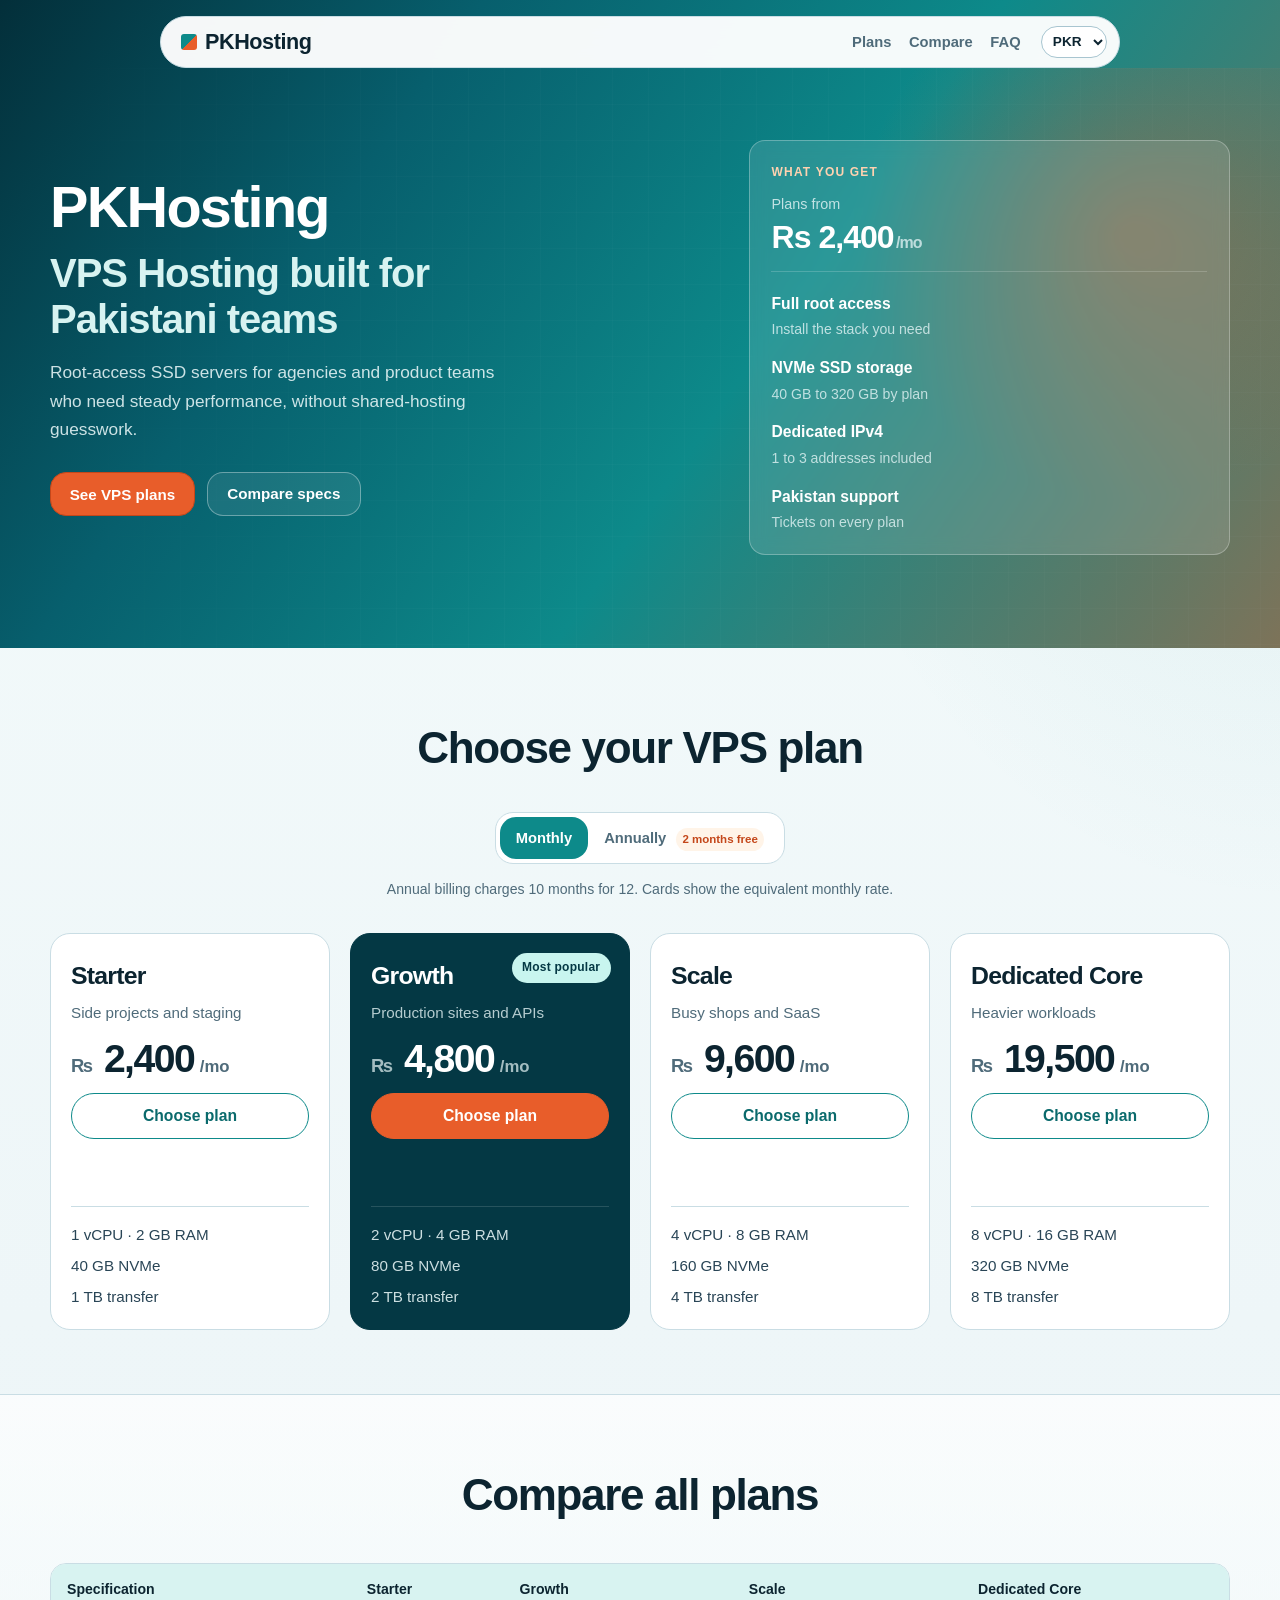
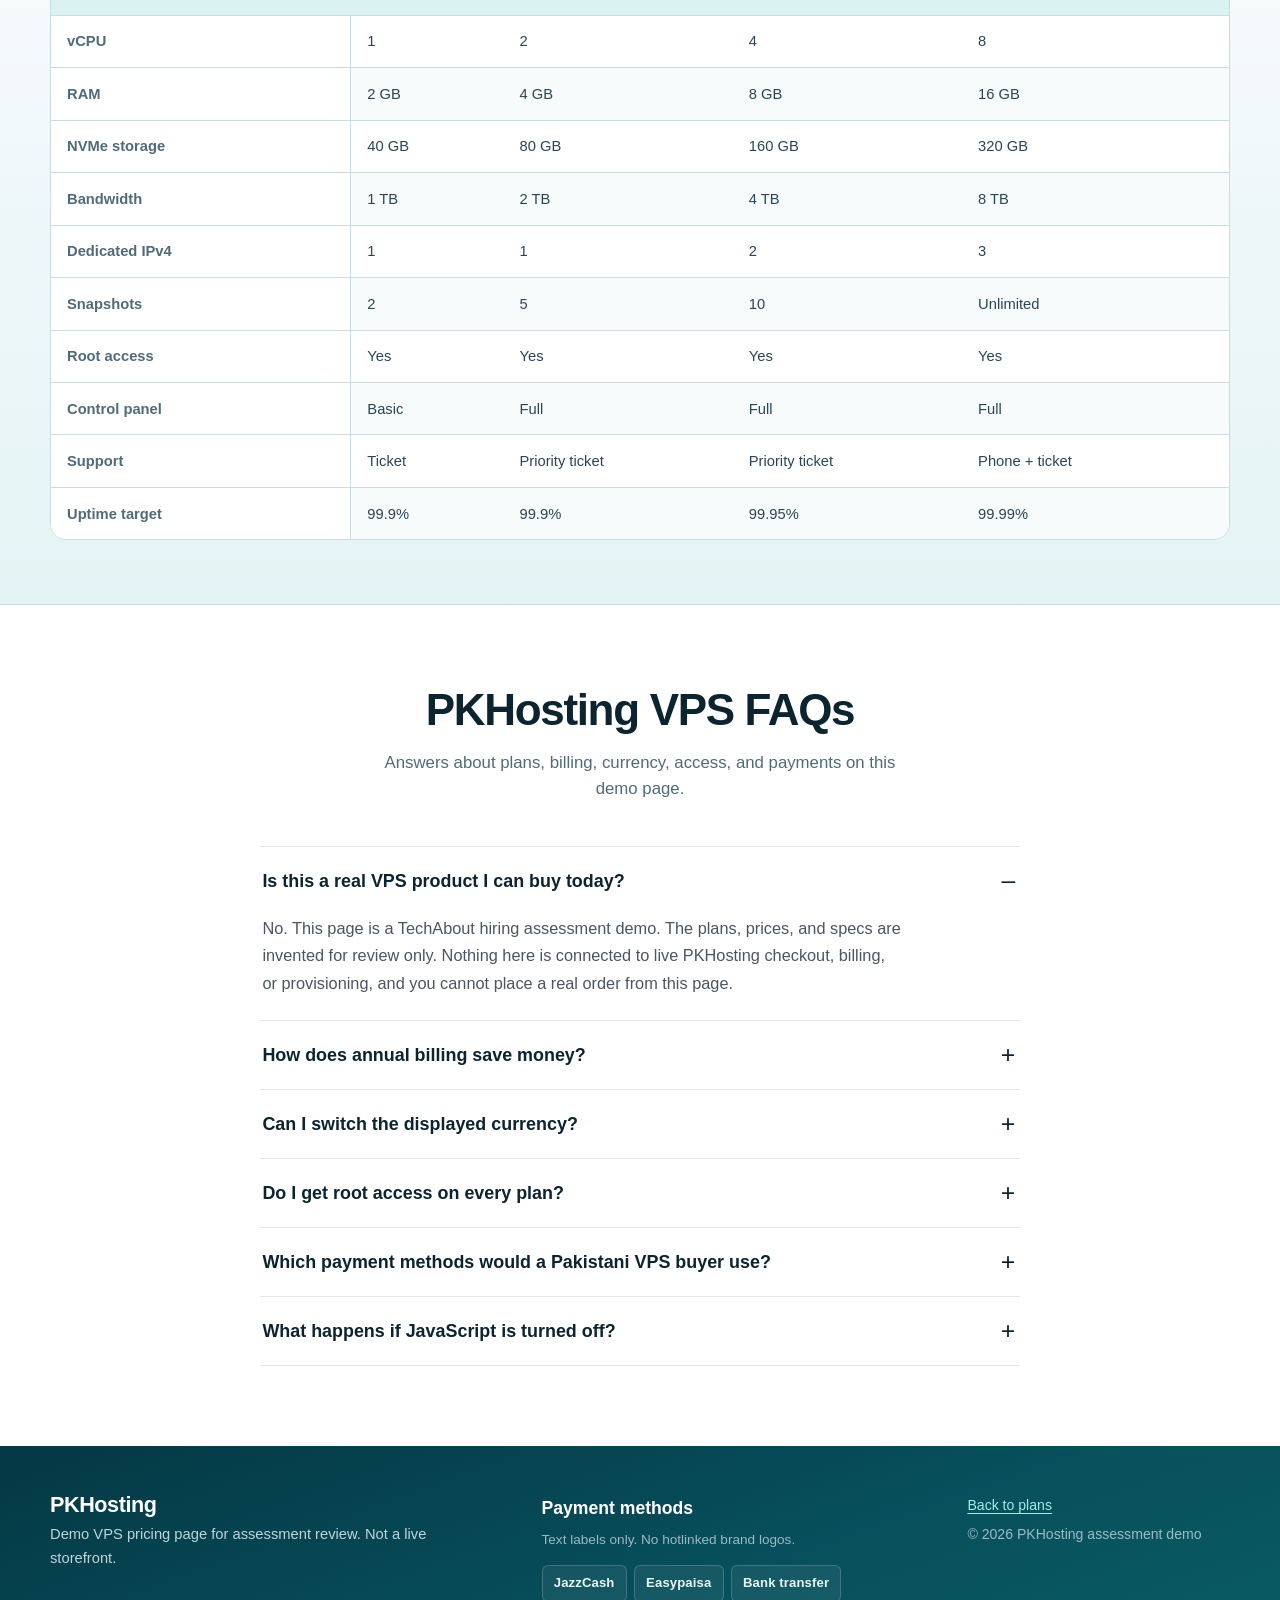
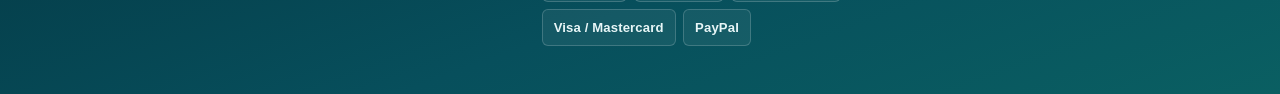
==== index.html @ 5e69448d "Match Compare all plans heading size to the plans section title. Reuse the same large centered headi" ====
<!DOCTYPE html>
<html lang="en-PK">
<head>
  <meta charset="utf-8">
  <meta name="viewport" content="width=device-width, initial-scale=1">
  <meta name="description" content="PKHosting VPS Hosting: SSD virtual servers for Pakistani teams. Invented demo pricing for assessment only.">
  <title>PKHosting VPS Hosting</title>
  <link rel="stylesheet" href="css/styles.css">
</head>
<body>
  <a class="skip-link" href="#main">Skip to content</a>

  <main id="main">
    <div class="hero-band">
    <header class="site-header">
      <div class="header-inner">
        <a class="brand" href="index.html" aria-current="page">
          <span class="brand-mark" aria-hidden="true"></span>
          <span class="brand-text">PKHosting</span>
        </a>
        <nav class="header-nav" aria-label="Page">
          <a href="#plans">Plans</a>
          <a href="#compare">Compare</a>
          <a href="#faq">FAQ</a>
        </nav>
        <div class="currency-wrap">
          <label class="sr-only" for="currency">Currency</label>
          <select id="currency" name="currency" aria-label="Currency">
            <option value="PKR" selected>PKR</option>
            <option value="USD">USD</option>
            <option value="GBP">GBP</option>
          </select>
        </div>
      </div>
    </header>

    <section class="hero" aria-labelledby="hero-heading">
      <div class="hero-glow" aria-hidden="true"></div>
      <div class="hero-mesh" aria-hidden="true"></div>
      <div class="wrap hero-layout">
        <div class="hero-copy">
          <p class="hero-brand">PKHosting</p>
          <h1 id="hero-heading">VPS Hosting built for Pakistani teams</h1>
          <p class="hero-lead">
            Root-access SSD servers for agencies and product teams who need steady performance, without shared-hosting guesswork.
          </p>
          <div class="hero-actions">
            <a class="btn btn-primary" href="#plans">See VPS plans</a>
            <a class="btn btn-ghost" href="#compare">Compare specs</a>
          </div>
        </div>
        <aside class="hero-panel" aria-label="VPS highlights">
          <p class="hero-panel-kicker">What you get</p>
          <p class="hero-panel-price">
            <span class="hero-panel-label">Plans from</span>
            <span class="hero-panel-amount">Rs 2,400<span>/mo</span></span>
          </p>
          <ul class="hero-panel-list">
            <li>
              <strong>Full root access</strong>
              <span>Install the stack you need</span>
            </li>
            <li>
              <strong>NVMe SSD storage</strong>
              <span>40 GB to 320 GB by plan</span>
            </li>
            <li>
              <strong>Dedicated IPv4</strong>
              <span>1 to 3 addresses included</span>
            </li>
            <li>
              <strong>Pakistan support</strong>
              <span>Tickets on every plan</span>
            </li>
          </ul>
        </aside>
      </div>
    </section>
    </div>

    <section id="plans" class="plans" aria-labelledby="plans-heading">
      <div class="wrap">
        <header class="section-head plans-head">
          <h2 id="plans-heading">Choose your VPS plan</h2>
        </header>

        <div class="controls">
          <div class="billing" role="group" aria-label="Billing period">
            <button type="button" id="bill-monthly" class="billing-btn is-active" aria-pressed="true">Monthly</button>
            <button type="button" id="bill-annually" class="billing-btn" aria-pressed="false">
              Annually <span class="save-hint">2 months free</span>
            </button>
          </div>
          <p class="billing-note" id="billing-note">
            Annual billing charges 10 months for 12. Cards show the equivalent monthly rate.
          </p>
        </div>

        <div class="sr-only" id="price-live" aria-live="polite" aria-atomic="true"></div>

        <ul class="plan-grid">
          <li class="plan-card" data-plan="starter" data-monthly="2400">
            <div class="plan-top">
              <h3>Starter</h3>
              <p class="plan-tagline">Side projects and staging</p>
              <p class="price-block">
                <span class="price" data-price>
                  <span class="currency-code">Rs</span>
                  <span class="amount">2,400</span>
                </span>
                <span class="period" data-period>/mo</span>
              </p>
              <a class="btn btn-plan" href="#footer">Choose plan</a>
              <p class="annual-meta" data-annual-meta hidden></p>
              <p class="savings" data-savings hidden></p>
            </div>
            <ul class="plan-highlights">
              <li>1 vCPU · 2 GB RAM</li>
              <li>40 GB NVMe</li>
              <li>1 TB transfer</li>
            </ul>
          </li>

          <li class="plan-card is-popular" data-plan="growth" data-monthly="4800">
            <p class="popular-badge">Most popular</p>
            <div class="plan-top">
              <h3>Growth</h3>
              <p class="plan-tagline">Production sites and APIs</p>
              <p class="price-block">
                <span class="price" data-price>
                  <span class="currency-code">Rs</span>
                  <span class="amount">4,800</span>
                </span>
                <span class="period" data-period>/mo</span>
              </p>
              <a class="btn btn-plan" href="#footer">Choose plan</a>
              <p class="annual-meta" data-annual-meta hidden></p>
              <p class="savings" data-savings hidden></p>
            </div>
            <ul class="plan-highlights">
              <li>2 vCPU · 4 GB RAM</li>
              <li>80 GB NVMe</li>
              <li>2 TB transfer</li>
            </ul>
          </li>

          <li class="plan-card" data-plan="scale" data-monthly="9600">
            <div class="plan-top">
              <h3>Scale</h3>
              <p class="plan-tagline">Busy shops and SaaS</p>
              <p class="price-block">
                <span class="price" data-price>
                  <span class="currency-code">Rs</span>
                  <span class="amount">9,600</span>
                </span>
                <span class="period" data-period>/mo</span>
              </p>
              <a class="btn btn-plan" href="#footer">Choose plan</a>
              <p class="annual-meta" data-annual-meta hidden></p>
              <p class="savings" data-savings hidden></p>
            </div>
            <ul class="plan-highlights">
              <li>4 vCPU · 8 GB RAM</li>
              <li>160 GB NVMe</li>
              <li>4 TB transfer</li>
            </ul>
          </li>

          <li class="plan-card" data-plan="dedicated" data-monthly="19500">
            <div class="plan-top">
              <h3>Dedicated Core</h3>
              <p class="plan-tagline">Heavier workloads</p>
              <p class="price-block">
                <span class="price" data-price>
                  <span class="currency-code">Rs</span>
                  <span class="amount">19,500</span>
                </span>
                <span class="period" data-period>/mo</span>
              </p>
              <a class="btn btn-plan" href="#footer">Choose plan</a>
              <p class="annual-meta" data-annual-meta hidden></p>
              <p class="savings" data-savings hidden></p>
            </div>
            <ul class="plan-highlights">
              <li>8 vCPU · 16 GB RAM</li>
              <li>320 GB NVMe</li>
              <li>8 TB transfer</li>
            </ul>
          </li>
        </ul>
      </div>
    </section>

    <section id="compare" class="compare" aria-labelledby="compare-heading">
      <div class="wrap">
        <header class="section-head plans-head">
          <h2 id="compare-heading">Compare all plans</h2>
        </header>

        <div class="table-scroll" tabindex="0" role="region" aria-labelledby="compare-heading">
          <table class="spec-table">
            <caption class="sr-only">VPS plan comparison across ten specifications</caption>
            <thead>
              <tr>
                <th scope="col">Specification</th>
                <th scope="col">Starter</th>
                <th scope="col">Growth</th>
                <th scope="col">Scale</th>
                <th scope="col">Dedicated Core</th>
              </tr>
            </thead>
            <tbody>
              <tr>
                <th scope="row">vCPU</th>
                <td>1</td>
                <td>2</td>
                <td>4</td>
                <td>8</td>
              </tr>
              <tr>
                <th scope="row">RAM</th>
                <td>2 GB</td>
                <td>4 GB</td>
                <td>8 GB</td>
                <td>16 GB</td>
              </tr>
              <tr>
                <th scope="row">NVMe storage</th>
                <td>40 GB</td>
                <td>80 GB</td>
                <td>160 GB</td>
                <td>320 GB</td>
              </tr>
              <tr>
                <th scope="row">Bandwidth</th>
                <td>1 TB</td>
                <td>2 TB</td>
                <td>4 TB</td>
                <td>8 TB</td>
              </tr>
              <tr>
                <th scope="row">Dedicated IPv4</th>
                <td>1</td>
                <td>1</td>
                <td>2</td>
                <td>3</td>
              </tr>
              <tr>
                <th scope="row">Snapshots</th>
                <td>2</td>
                <td>5</td>
                <td>10</td>
                <td>Unlimited</td>
              </tr>
              <tr>
                <th scope="row">Root access</th>
                <td>Yes</td>
                <td>Yes</td>
                <td>Yes</td>
                <td>Yes</td>
              </tr>
              <tr>
                <th scope="row">Control panel</th>
                <td>Basic</td>
                <td>Full</td>
                <td>Full</td>
                <td>Full</td>
              </tr>
              <tr>
                <th scope="row">Support</th>
                <td>Ticket</td>
                <td>Priority ticket</td>
                <td>Priority ticket</td>
                <td>Phone + ticket</td>
              </tr>
              <tr>
                <th scope="row">Uptime target</th>
                <td>99.9%</td>
                <td>99.9%</td>
                <td>99.95%</td>
                <td>99.99%</td>
              </tr>
            </tbody>
          </table>
        </div>
      </div>
    </section>

    <section id="faq" class="faq" aria-labelledby="faq-heading">
      <div class="wrap faq-wrap">
        <header class="faq-head">
          <h2 id="faq-heading">PKHosting VPS FAQs</h2>
          <p class="faq-sub">Answers about plans, billing, currency, access, and payments on this demo page.</p>
        </header>

        <div class="faq-list">
          <details open>
            <summary><span>Is this a real VPS product I can buy today?</span></summary>
            <div class="faq-answer">
              <p>No. This page is a TechAbout hiring assessment demo. The plans, prices, and specs are invented for review only. Nothing here is connected to live PKHosting checkout, billing, or provisioning, and you cannot place a real order from this page.</p>
            </div>
          </details>
          <details>
            <summary><span>How does annual billing save money?</span></summary>
            <div class="faq-answer">
              <p>Annual billing charges 10 months for 12 months of service. The pricing cards show the equivalent monthly rate, the yearly total, and how much you save compared with paying month to month. For example, Growth is Rs 4,800 per month on monthly billing, and Rs 4,000 per month when billed annually (Rs 48,000 for the year).</p>
            </div>
          </details>
          <details>
            <summary><span>Can I switch the displayed currency?</span></summary>
            <div class="faq-answer">
              <p>Yes. Use the PKR, USD, or GBP menu in the floating header. This demo uses fixed conversion rates with no live exchange API: 1 USD equals 278.50 PKR, and 1 GBP equals 355.00 PKR. PKR amounts are whole numbers; USD and GBP show two decimal places. Your currency and billing period choices are stored in the browser and survive a page reload.</p>
            </div>
          </details>
          <details>
            <summary><span>Do I get root access on every plan?</span></summary>
            <div class="faq-answer">
              <p>Yes. Starter, Growth, Scale, and Dedicated Core all include full root access so you can install and configure the software you need. Starter includes a basic control panel. Growth, Scale, and Dedicated Core include the full control panel. Dedicated Core also adds phone support on top of ticket support.</p>
            </div>
          </details>
          <details>
            <summary><span>Which payment methods would a Pakistani VPS buyer use?</span></summary>
            <div class="faq-answer">
              <p>The footer lists JazzCash, Easypaisa, local bank transfer, Visa/Mastercard, and PayPal. JazzCash and Easypaisa cover common mobile wallets in Pakistan. Bank transfer suits larger invoices such as Dedicated Core. Cards and PayPal help diaspora and agency clients who pay from abroad. Brand logos are not hotlinked; methods are shown as text labels only.</p>
            </div>
          </details>
          <details>
            <summary><span>What happens if JavaScript is turned off?</span></summary>
            <div class="faq-answer">
              <p>The page still opens offline from index.html. Monthly PKR prices stay visible on the plan cards, and the full comparison table remains in the HTML. The FAQ still expands with native details elements. The monthly/annual toggle and currency menu will not update prices until JavaScript is available.</p>
            </div>
          </details>
        </div>
      </div>
    </section>
  </main>

  <footer id="footer" class="site-footer">
    <div class="wrap footer-inner">
      <div class="footer-brand">
        <p class="brand-text">PKHosting</p>
        <p>Demo VPS pricing page for assessment review. Not a live storefront.</p>
      </div>

      <div class="payments">
        <h2 class="payments-heading">Payment methods</h2>
        <p class="payments-note">Text labels only. No hotlinked brand logos.</p>
        <ul class="payment-list">
          <li>JazzCash</li>
          <li>Easypaisa</li>
          <li>Bank transfer</li>
          <li>Visa / Mastercard</li>
          <li>PayPal</li>
        </ul>
      </div>

      <div class="footer-meta">
        <p><a href="#plans">Back to plans</a></p>
        <p>© 2026 PKHosting assessment demo</p>
      </div>
    </div>
  </footer>

  <script src="js/pricing.js" defer></script>
</body>
</html>
---- css/styles.css ----
/* PKHosting VPS: colorful UI, local assets only */

:root {
  --ink: #0c2430;
  --ink-soft: #294556;
  --mute: #4f6b7a;
  --paper: #eef6f8;
  --panel: #ffffff;
  --line: #c9dde4;
  --line-strong: #a8c5d0;
  --brand: #0d8a8a;
  --brand-deep: #0a6a6c;
  --brand-soft: #d8f3f1;
  --ocean: #074f5c;
  --ocean-deep: #043844;
  --coral: #e85d2a;
  --coral-deep: #c4471a;
  --sand: #fff4e8;
  --focus: #1d6fdc;
  --radius: 16px;
  --wrap: 1180px;
  --font-soft: Candara, Calibri, "Segoe UI", "Trebuchet MS", sans-serif;
  --font-display: var(--font-soft);
  --font-ui: var(--font-soft);
}

*,
*::before,
*::after {
  box-sizing: border-box;
}

html {
  scroll-behavior: smooth;
}

@media (prefers-reduced-motion: reduce) {
  html {
    scroll-behavior: auto;
  }

  *,
  *::before,
  *::after {
    animation-duration: 0.01ms !important;
    animation-iteration-count: 1 !important;
    transition-duration: 0.01ms !important;
  }
}

body {
  margin: 0;
  font-family: var(--font-ui);
  font-size: 1.05rem;
  line-height: 1.65;
  color: var(--ink-soft);
  background-color: var(--paper);
  background-image:
    radial-gradient(ellipse 80% 50% at 100% 0%, rgba(13, 138, 138, 0.12), transparent 55%),
    radial-gradient(ellipse 60% 40% at 0% 100%, rgba(232, 93, 42, 0.08), transparent 50%),
    linear-gradient(180deg, #f4fbfb 0%, var(--paper) 40%, #e5f0f4 100%);
  min-height: 100vh;
}

a {
  color: var(--brand-deep);
  text-decoration-thickness: 1px;
  text-underline-offset: 0.18em;
}

a:hover {
  color: var(--coral-deep);
}

:focus-visible {
  outline: 2px solid var(--focus);
  outline-offset: 3px;
}

.skip-link {
  position: absolute;
  left: 0.75rem;
  top: -3rem;
  z-index: 100;
  padding: 0.5rem 0.85rem;
  background: var(--ink);
  color: #fff;
  text-decoration: none;
  border-radius: var(--radius);
}

.skip-link:focus {
  top: 0.75rem;
}

.sr-only {
  position: absolute;
  width: 1px;
  height: 1px;
  padding: 0;
  margin: -1px;
  overflow: hidden;
  clip: rect(0, 0, 0, 0);
  white-space: nowrap;
  border: 0;
}

.wrap {
  width: min(100% - 2.5rem, var(--wrap));
  margin-inline: auto;
}

/* Top band: hero color from the very top (no white gap) */

.hero-band {
  position: relative;
  background:
    linear-gradient(125deg, #032f3a 0%, #075f6d 28%, #0d8a8a 58%, #e85d2a 140%);
  padding-top: 0.85rem;
}

/* Header: floating bar, not full-bleed */

.site-header {
  position: sticky;
  top: 0.85rem;
  z-index: 20;
  width: min(100% - 1.5rem, 920px);
  margin: 0 auto;
  background: rgba(255, 255, 255, 0.96);
  border: 1px solid var(--line);
  border-radius: 999px;
  backdrop-filter: blur(10px);
}

.header-inner {
  display: grid;
  grid-template-columns: 1fr auto;
  align-items: center;
  column-gap: 0.85rem;
  row-gap: 0.35rem;
  padding: 0.55rem 0.85rem 0.55rem 1.1rem;
}

.header-inner .brand {
  grid-column: 1;
  grid-row: 1;
  min-width: 0;
}

.header-inner .currency-wrap {
  grid-column: 2;
  grid-row: 1;
  justify-self: end;
}

.header-inner .header-nav {
  grid-column: 1 / -1;
  grid-row: 2;
  margin-left: 0;
  padding-bottom: 0.2rem;
}

@media (max-width: 767px) {
  .site-header {
    border-radius: 16px;
  }
}

.brand {
  display: inline-flex;
  align-items: center;
  gap: 0.5rem;
  text-decoration: none;
  color: var(--ink);
}

.brand-mark {
  width: 1rem;
  height: 1rem;
  border-radius: 3px;
  background:
    linear-gradient(135deg, var(--brand) 0 52%, transparent 52%),
    linear-gradient(315deg, var(--coral) 0 48%, #f0a06a 48%);
}

.brand-text {
  font-family: var(--font-display);
  font-size: 1.35rem;
  font-weight: 700;
  letter-spacing: -0.02em;
  line-height: 1;
}

.header-nav {
  display: flex;
  flex-wrap: wrap;
  gap: 1.1rem;
}

.header-nav a {
  color: var(--mute);
  text-decoration: none;
  font-size: 0.92rem;
  font-weight: 600;
}

.header-nav a:hover {
  color: var(--brand-deep);
}

.currency-wrap {
  display: flex;
  align-items: center;
  gap: 0.4rem;
  font-size: 0.85rem;
  font-weight: 600;
  color: var(--mute);
}

.currency-wrap select {
  font: inherit;
  font-weight: 600;
  color: var(--ink);
  background: var(--panel);
  border: 1px solid var(--line-strong);
  border-radius: var(--radius);
  padding: 0.3rem 0.45rem;
  min-height: 2rem;
}

/* Hero: full-bleed colorful composition */

.hero {
  position: relative;
  isolation: isolate;
  overflow: hidden;
  min-height: min(78vh, 580px);
  display: flex;
  align-items: center;
  margin-top: 0;
  padding: 2.75rem 0 3.75rem;
  color: #e8f6f7;
  background: transparent;
  border-bottom: 0;
}

.hero-glow {
  position: absolute;
  inset: -20% -10% auto auto;
  width: min(70vw, 560px);
  height: min(70vw, 560px);
  border-radius: 50%;
  background: radial-gradient(circle, rgba(232, 93, 42, 0.35), transparent 68%);
  animation: glow-drift 12s ease-in-out infinite alternate;
  z-index: 0;
  pointer-events: none;
}

.hero-mesh {
  position: absolute;
  inset: 0;
  z-index: 0;
  pointer-events: none;
  opacity: 0.35;
  background-image:
    linear-gradient(rgba(255, 255, 255, 0.05) 1px, transparent 1px),
    linear-gradient(90deg, rgba(255, 255, 255, 0.05) 1px, transparent 1px);
  background-size: 36px 36px;
  mask-image: linear-gradient(90deg, transparent 0%, #000 35%, #000 100%);
}

.hero-layout {
  position: relative;
  z-index: 1;
  display: grid;
  gap: 2.5rem;
  align-items: center;
  width: min(100% - 2.5rem, var(--wrap));
}

.hero-copy {
  max-width: 34rem;
}

.hero-brand {
  margin: 0 0 0.85rem;
  font-family: var(--font-display);
  font-size: clamp(2.6rem, 6vw, 3.6rem);
  font-weight: 700;
  letter-spacing: -0.03em;
  line-height: 1;
  color: #fff;
  animation: rise-in 0.7s ease both;
}

.hero h1 {
  margin: 0 0 1rem;
  font-family: var(--font-display);
  font-size: clamp(1.75rem, 3.8vw, 2.5rem);
  line-height: 1.15;
  letter-spacing: -0.025em;
  font-weight: 700;
  color: #d7f3f1;
  animation: rise-in 0.7s ease 0.08s both;
}

.hero-lead {
  margin: 0 0 1.75rem;
  font-size: 1.08rem;
  color: rgba(232, 246, 247, 0.88);
  max-width: 30rem;
  animation: rise-in 0.7s ease 0.16s both;
}

.hero-actions {
  display: flex;
  flex-wrap: wrap;
  gap: 0.7rem;
  animation: rise-in 0.7s ease 0.24s both;
}

.hero-panel {
  width: min(100%, 360px);
  justify-self: center;
  padding: 1.4rem 1.35rem 1.25rem;
  border-radius: 16px;
  background: rgba(255, 255, 255, 0.12);
  border: 1px solid rgba(255, 255, 255, 0.28);
  backdrop-filter: blur(8px);
  animation: rise-in 0.7s ease 0.2s both;
}

.hero-panel-kicker {
  margin: 0 0 0.65rem;
  font-size: 0.75rem;
  font-weight: 700;
  letter-spacing: 0.1em;
  text-transform: uppercase;
  color: #ffd2b0;
}

.hero-panel-price {
  margin: 0 0 1.15rem;
  padding-bottom: 1rem;
  border-bottom: 1px solid rgba(255, 255, 255, 0.18);
}

.hero-panel-label {
  display: block;
  margin-bottom: 0.2rem;
  font-size: 0.9rem;
  color: rgba(232, 246, 247, 0.8);
}

.hero-panel-amount {
  display: block;
  font-family: var(--font-display);
  font-size: 2rem;
  font-weight: 700;
  line-height: 1.1;
  letter-spacing: -0.03em;
  color: #fff;
}

.hero-panel-amount span {
  font-size: 1rem;
  font-weight: 600;
  color: rgba(232, 246, 247, 0.75);
  margin-left: 0.15rem;
}

.hero-panel-list {
  list-style: none;
  margin: 0;
  padding: 0;
  display: grid;
  gap: 0.85rem;
}

.hero-panel-list li {
  display: grid;
  gap: 0.1rem;
}

.hero-panel-list strong {
  color: #fff;
  font-size: 0.98rem;
}

.hero-panel-list span {
  color: rgba(232, 246, 247, 0.78);
  font-size: 0.88rem;
}

@keyframes rise-in {
  from {
    opacity: 0;
    transform: translateY(12px);
  }
  to {
    opacity: 1;
    transform: translateY(0);
  }
}

@keyframes glow-drift {
  from {
    transform: translate(0, 0) scale(1);
  }
  to {
    transform: translate(-8%, 10%) scale(1.08);
  }
}

/* Buttons */

.btn {
  display: inline-flex;
  align-items: center;
  justify-content: center;
  min-height: 2.75rem;
  padding: 0.55rem 1.2rem;
  border-radius: var(--radius);
  border: 1px solid transparent;
  font: inherit;
  font-size: 0.95rem;
  font-weight: 700;
  text-decoration: none;
  cursor: pointer;
  transition: transform 0.15s ease, background 0.15s ease, border-color 0.15s ease;
}

.btn:hover {
  transform: translateY(-1px);
}

.btn-primary {
  background: var(--coral);
  color: #fff;
  border-color: var(--coral-deep);
}

.btn-primary:hover {
  background: var(--coral-deep);
  color: #fff;
}

.btn-secondary {
  background: var(--panel);
  color: var(--brand-deep);
  border-color: var(--line-strong);
}

.btn-secondary:hover {
  border-color: var(--brand);
  color: var(--brand-deep);
}

.hero .btn-ghost {
  background: rgba(255, 255, 255, 0.08);
  color: #fff;
  border-color: rgba(255, 255, 255, 0.35);
}

.hero .btn-ghost:hover {
  background: rgba(255, 255, 255, 0.16);
  color: #fff;
  border-color: rgba(255, 255, 255, 0.55);
}

.btn-ghost {
  background: transparent;
  color: var(--ink-soft);
  border-color: var(--line-strong);
}

.btn-ghost:hover {
  color: var(--ink);
  border-color: var(--ink-soft);
}

/* Plans */

.plans,
.compare,
.faq {
  padding: 4rem 0;
}

.section-head {
  margin-bottom: 1.5rem;
}

.section-head h2 {
  margin: 0;
  font-family: var(--font-display);
  font-size: clamp(1.55rem, 3vw, 1.95rem);
  letter-spacing: -0.025em;
  color: var(--ink);
}

.controls {
  margin-bottom: 2rem;
  display: flex;
  flex-direction: column;
  align-items: center;
  text-align: center;
}

.billing {
  display: inline-flex;
  flex-wrap: wrap;
  justify-content: center;
  gap: 0;
  padding: 0.25rem;
  background: var(--panel);
  border: 1px solid var(--line);
  border-radius: calc(var(--radius) + 2px);
}

.billing-btn {
  appearance: none;
  border: 0;
  background: transparent;
  color: var(--mute);
  font: inherit;
  font-size: 0.92rem;
  font-weight: 700;
  padding: 0.55rem 1rem;
  border-radius: var(--radius);
  cursor: pointer;
  min-height: 2.45rem;
}

.billing-btn .save-hint {
  display: inline-block;
  margin-left: 0.35rem;
  font-size: 0.72rem;
  font-weight: 700;
  color: var(--coral-deep);
  background: var(--sand);
  padding: 0.12rem 0.4rem;
  border-radius: 999px;
  vertical-align: middle;
}

.billing-btn.is-active {
  background: var(--brand);
  color: #fff;
}

.billing-btn.is-active .save-hint {
  background: rgba(255, 255, 255, 0.2);
  color: #fff;
}

.billing-note {
  margin: 0.85rem 0 0;
  font-size: 0.88rem;
  color: var(--mute);
  max-width: 34rem;
}

.plans-head {
  text-align: center;
  margin-bottom: 1.75rem;
}

.plans-head h2 {
  font-size: clamp(2rem, 4vw, 2.75rem);
  font-weight: 700;
  letter-spacing: -0.03em;
}

.compare .plans-head {
  margin-bottom: 2rem;
}

.plan-grid {
  list-style: none;
  margin: 0;
  padding: 0;
  display: grid;
  grid-template-columns: 1fr;
  gap: 1.25rem;
  align-items: stretch;
}

.plan-card {
  position: relative;
  display: flex;
  flex-direction: column;
  padding: 1.35rem 1.25rem 1.2rem;
  background: var(--panel);
  border: 1px solid var(--line);
  border-radius: 20px;
}

.plan-card.is-popular {
  background: var(--ocean-deep);
  border-color: var(--ocean-deep);
  color: #e8f6f7;
}

.popular-badge {
  position: absolute;
  top: 1.15rem;
  right: 1.15rem;
  margin: 0;
  font-size: 0.75rem;
  font-weight: 700;
  letter-spacing: 0.02em;
  text-transform: none;
  color: var(--ocean-deep);
  background: #c8f5ef;
  padding: 0.35rem 0.65rem;
  border-radius: 999px;
}

.plan-top {
  display: flex;
  flex-direction: column;
  gap: 0.35rem;
  padding-bottom: 1rem;
  margin-bottom: 0.9rem;
  border-bottom: 1px solid var(--line);
}

.plan-card.is-popular .plan-top {
  border-bottom-color: rgba(255, 255, 255, 0.14);
}

.plan-card h3 {
  margin: 0;
  font-family: var(--font-display);
  font-size: 1.55rem;
  font-weight: 700;
  letter-spacing: -0.03em;
  color: var(--ink);
}

.plan-card.is-popular h3 {
  padding-right: 6.5rem;
  color: #fff;
}

.plan-tagline {
  margin: 0;
  color: var(--mute);
  font-size: 0.95rem;
  line-height: 1.4;
  min-height: 1.4rem;
}

.plan-card.is-popular .plan-tagline {
  color: rgba(232, 246, 247, 0.78);
}

.price-block {
  margin: 0.55rem 0 0.2rem;
  display: flex;
  flex-wrap: wrap;
  align-items: baseline;
  gap: 0.15rem 0.35rem;
  min-height: 2.6rem;
}

.price {
  font-family: var(--font-display);
  font-size: clamp(2rem, 3.5vw, 2.45rem);
  font-weight: 700;
  letter-spacing: -0.04em;
  line-height: 1;
  color: var(--ink);
}

.plan-card.is-popular .price {
  color: #fff;
}

.price .currency-code {
  font-size: 1.15rem;
  margin-right: 0.2rem;
  color: var(--mute);
  font-weight: 700;
}

.plan-card.is-popular .price .currency-code {
  color: rgba(232, 246, 247, 0.7);
}

.period {
  color: var(--mute);
  font-weight: 600;
  font-size: 1.05rem;
}

.plan-card.is-popular .period {
  color: rgba(232, 246, 247, 0.7);
}

.btn-plan {
  width: 100%;
  margin-top: 0.25rem;
  min-height: 2.65rem;
  border-radius: 999px;
  background: #fff;
  color: var(--brand-deep);
  border: 1.5px solid var(--brand);
  font-size: 0.98rem;
  font-weight: 700;
}

.btn-plan:hover {
  background: var(--brand-soft);
  color: var(--brand-deep);
  border-color: var(--brand-deep);
}

.plan-card.is-popular .btn-plan {
  background: var(--coral);
  border-color: var(--coral);
  color: #fff;
}

.plan-card.is-popular .btn-plan:hover {
  background: var(--coral-deep);
  border-color: var(--coral-deep);
  color: #fff;
}

.annual-meta,
.savings {
  margin: 0;
  font-size: 0.9rem;
  color: var(--mute);
  min-height: 1.25rem;
}

.savings {
  color: var(--coral-deep);
  font-weight: 700;
}

.plan-card.is-popular .annual-meta {
  color: rgba(232, 246, 247, 0.72);
}

.plan-card.is-popular .savings {
  color: #ffc29a;
}

.annual-meta[hidden],
.savings[hidden] {
  display: block;
  visibility: hidden;
}

.plan-highlights {
  margin: 0;
  padding: 0;
  list-style: none;
  color: var(--ink-soft);
  font-size: 0.95rem;
  display: grid;
  gap: 0.4rem;
}

.plan-card.is-popular .plan-highlights {
  color: rgba(232, 246, 247, 0.88);
}

.plan-highlights li {
  margin: 0;
  padding: 0;
}

/* Comparison table */

.compare {
  background: linear-gradient(180deg, rgba(255, 255, 255, 0.7), rgba(216, 243, 241, 0.35));
  border-block: 1px solid var(--line);
}

.table-scroll {
  overflow-x: auto;
  overscroll-behavior-x: contain;
  border: 1px solid var(--line);
  border-radius: var(--radius);
  background: var(--panel);
  -webkit-overflow-scrolling: touch;
}

.spec-table {
  width: 100%;
  min-width: 640px;
  border-collapse: collapse;
  font-size: 0.92rem;
}

.spec-table th,
.spec-table td {
  padding: 0.85rem 1rem;
  text-align: left;
  border-bottom: 1px solid var(--line);
  vertical-align: top;
}

.spec-table thead th {
  background: var(--brand-soft);
  font-weight: 700;
  color: var(--ink);
  position: sticky;
  top: 0;
  font-size: 0.88rem;
}

.spec-table tbody th {
  font-weight: 600;
  color: var(--mute);
  background: #fff;
  position: sticky;
  left: 0;
  z-index: 1;
  min-width: 9.5rem;
  border-right: 1px solid var(--line);
}

.spec-table tbody tr:last-child th,
.spec-table tbody tr:last-child td {
  border-bottom: 0;
}

.spec-table tbody tr:nth-child(even) td {
  background: #f7fbfb;
}

/* FAQ: minimal line accordion */

.faq {
  background: #fff;
  padding: 5rem 0;
}

.faq-wrap {
  max-width: 760px;
}

.faq-head {
  text-align: center;
  margin: 0 auto 2.75rem;
  max-width: 34rem;
}

.faq-head h2 {
  margin: 0 0 0.85rem;
  font-family: var(--font-soft);
  font-size: clamp(2rem, 4vw, 2.75rem);
  font-weight: 700;
  letter-spacing: -0.03em;
  line-height: 1.15;
  color: var(--ink);
}

.faq-sub {
  margin: 0;
  font-size: 1.05rem;
  line-height: 1.55;
  color: var(--mute);
}

.faq-list {
  display: grid;
  gap: 0;
  border: 0;
  border-radius: 0;
  background: transparent;
  overflow: visible;
  border-top: 1px solid #e5e7eb;
}

.faq-list details {
  background: transparent;
  border: 0;
  border-bottom: 1px solid #e5e7eb;
  border-radius: 0;
  padding: 0;
}

.faq-list details:last-child {
  border-bottom: 1px solid #e5e7eb;
}

.faq-list details[open] {
  background: transparent;
}

.faq-list summary {
  cursor: pointer;
  display: flex;
  align-items: center;
  justify-content: space-between;
  gap: 1.5rem;
  font-weight: 600;
  padding: 1.35rem 0.15rem;
  list-style: none;
  color: var(--ink);
  font-size: 1.12rem;
  line-height: 1.35;
}

.faq-list summary::-webkit-details-marker {
  display: none;
}

.faq-list summary::marker {
  content: "";
}

.faq-list summary span {
  flex: 1;
  text-align: left;
}

.faq-list summary::after {
  content: "+";
  flex: 0 0 auto;
  width: auto;
  height: auto;
  display: inline-block;
  border: 0;
  border-radius: 0;
  color: var(--ink);
  font-size: 1.55rem;
  font-weight: 400;
  line-height: 1;
  background: transparent;
  padding: 0 0.15rem;
}

.faq-list details[open] summary::after {
  content: "–";
  background: transparent;
  border: 0;
  color: var(--ink);
}

.faq-answer {
  padding: 0 2.5rem 1.4rem 0.15rem;
}

.faq-list details p {
  margin: 0;
  color: #4b5563;
  max-width: 40rem;
  font-size: 1.02rem;
  line-height: 1.7;
  font-weight: 400;
}

/* Footer */

.site-footer {
  padding: 3rem 0;
  background:
    linear-gradient(160deg, var(--ocean-deep), var(--ocean) 55%, #0a5f62);
  color: rgba(232, 246, 247, 0.82);
}

.site-footer a {
  color: #9eefe4;
}

.site-footer a:hover {
  color: #fff;
}

.footer-inner {
  display: grid;
  gap: 2rem;
}

.footer-brand .brand-text {
  color: #fff;
  margin: 0 0 0.4rem;
}

.footer-brand p:last-child {
  margin: 0;
  max-width: 26rem;
  font-size: 0.92rem;
}

.payments-heading {
  margin: 0 0 0.35rem;
  font-family: var(--font-display);
  font-size: 1.1rem;
  color: #fff;
  font-weight: 700;
}

.payments-note {
  margin: 0 0 0.85rem;
  font-size: 0.85rem;
  color: rgba(232, 246, 247, 0.65);
}

.payment-list {
  list-style: none;
  margin: 0;
  padding: 0;
  display: flex;
  flex-wrap: wrap;
  gap: 0.45rem;
}

.payment-list li {
  padding: 0.42rem 0.7rem;
  border: 1px solid rgba(255, 255, 255, 0.18);
  border-radius: 6px;
  background: rgba(255, 255, 255, 0.06);
  color: #e8f6f7;
  font-size: 0.82rem;
  font-weight: 700;
  letter-spacing: 0.01em;
}

.footer-meta {
  font-size: 0.88rem;
  color: rgba(232, 246, 247, 0.65);
}

.footer-meta p {
  margin: 0 0 0.35rem;
}

/* Breakpoints */

@media (min-width: 640px) {
  .plan-grid {
    grid-template-columns: repeat(2, 1fr);
  }
}

@media (min-width: 768px) {
  .hero-band {
    padding-top: 1rem;
  }

  .site-header {
    width: min(100% - 2rem, 960px);
    top: 1rem;
  }

  .header-inner {
    display: flex;
    flex-wrap: nowrap;
    align-items: center;
    gap: 0.85rem 1.25rem;
    padding: 0.55rem 0.75rem 0.55rem 1.25rem;
  }

  .header-inner .brand,
  .header-inner .currency-wrap,
  .header-inner .header-nav {
    grid-column: auto;
    grid-row: auto;
    padding-bottom: 0;
  }

  .header-inner .header-nav {
    margin-left: auto;
    justify-content: flex-end;
  }

  .hero {
    min-height: min(78vh, 580px);
    padding: 3.25rem 0 4.5rem;
  }

  .hero-layout {
    grid-template-columns: 1.15fr 0.85fr;
    gap: 3rem;
  }

  .hero-panel {
    justify-self: end;
    width: 100%;
  }

  .footer-inner {
    grid-template-columns: 1.4fr 1.2fr 0.8fr;
    align-items: start;
  }
}

@media (min-width: 1100px) {
  .plan-grid {
    grid-template-columns: repeat(4, 1fr);
    align-items: stretch;
  }
}

@media (min-width: 1440px) {
  :root {
    --wrap: 1240px;
  }
}

.plans,
.compare,
.faq,
.hero,
.hero-band,
.site-footer {
  overflow-x: clip;
}
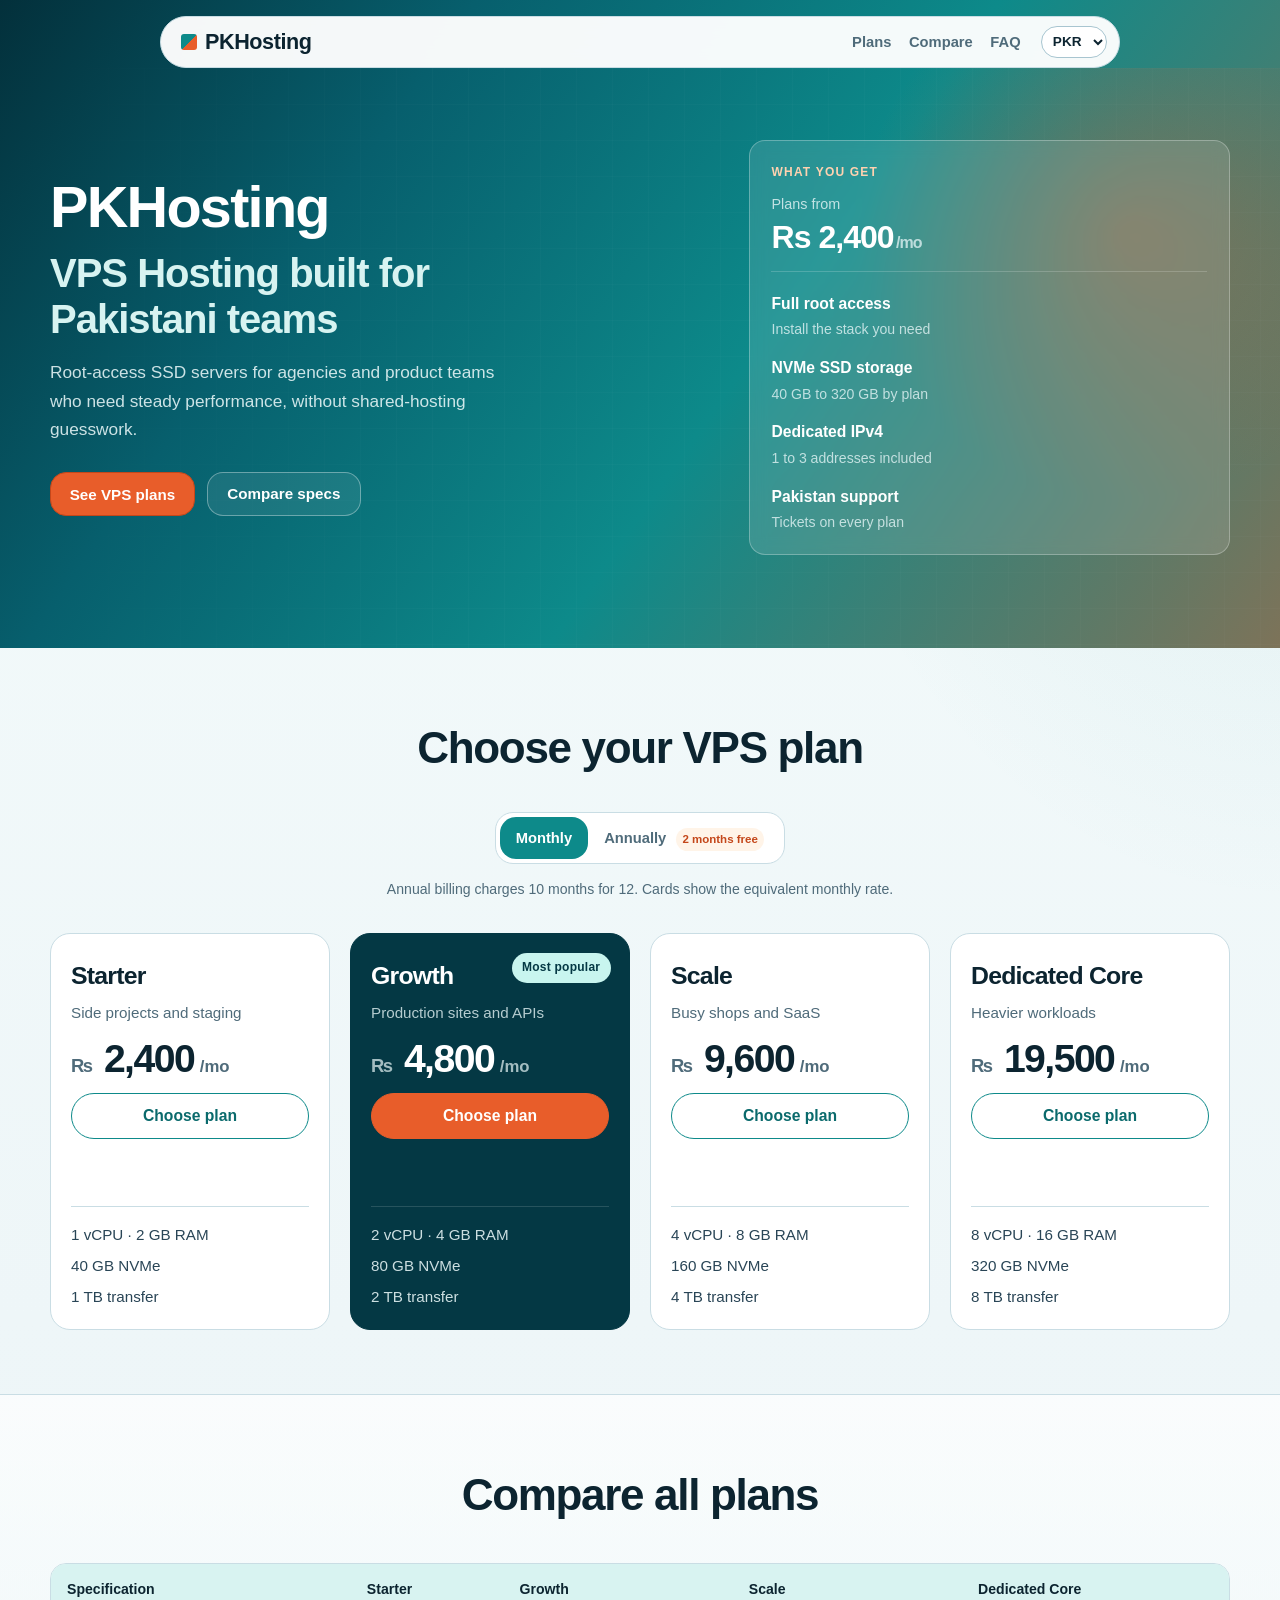
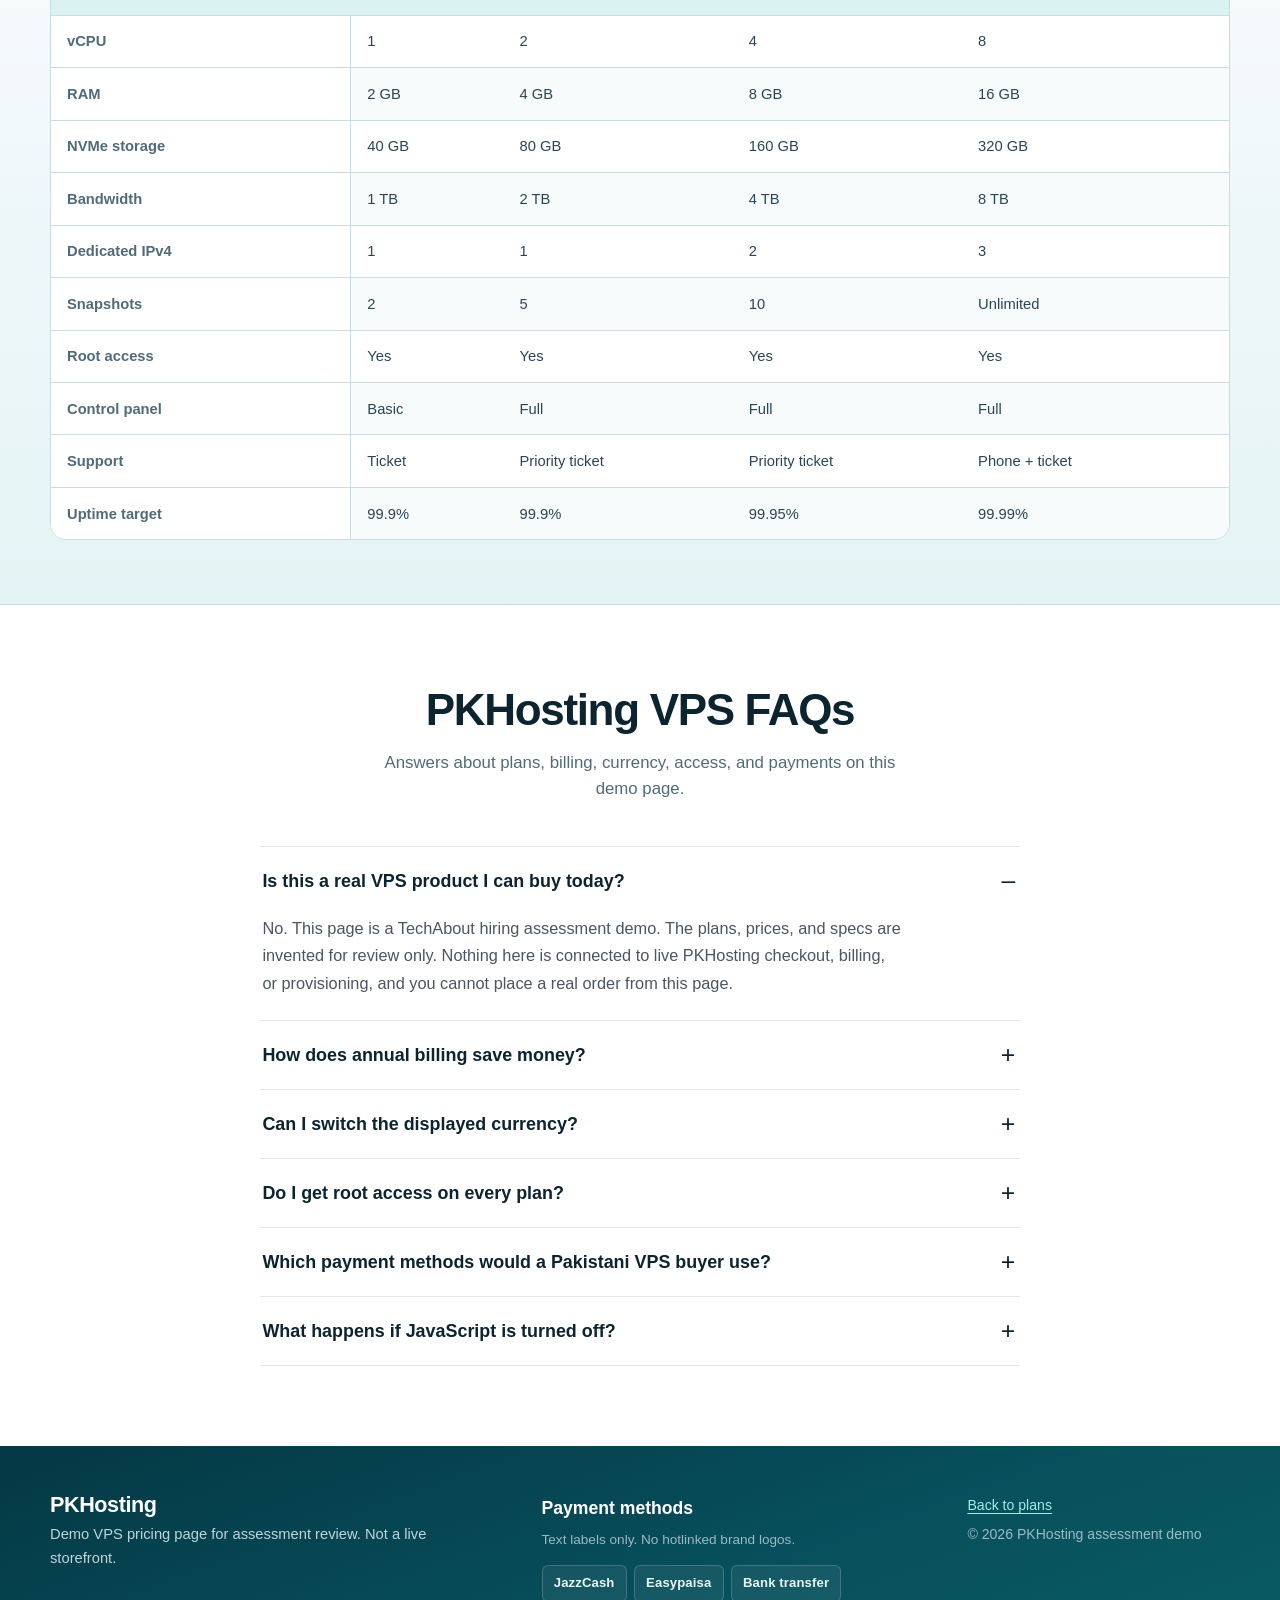
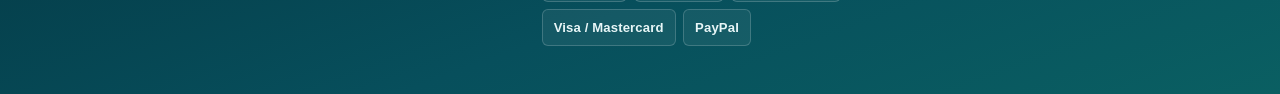
==== commit 32f08e2e: "Keep the floating navbar sticky while scrolling past the hero. Move the header out of the hero band " ====
--- a/index.html
+++ b/index.html
@@ -10,30 +10,30 @@
 <body>
   <a class="skip-link" href="#main">Skip to content</a>
 
+  <header class="site-header">
+    <div class="header-inner">
+      <a class="brand" href="index.html" aria-current="page">
+        <span class="brand-mark" aria-hidden="true"></span>
+        <span class="brand-text">PKHosting</span>
+      </a>
+      <nav class="header-nav" aria-label="Page">
+        <a href="#plans">Plans</a>
+        <a href="#compare">Compare</a>
+        <a href="#faq">FAQ</a>
+      </nav>
+      <div class="currency-wrap">
+        <label class="sr-only" for="currency">Currency</label>
+        <select id="currency" name="currency" aria-label="Currency">
+          <option value="PKR" selected>PKR</option>
+          <option value="USD">USD</option>
+          <option value="GBP">GBP</option>
+        </select>
+      </div>
+    </div>
+  </header>
+
   <main id="main">
     <div class="hero-band">
-    <header class="site-header">
-      <div class="header-inner">
-        <a class="brand" href="index.html" aria-current="page">
-          <span class="brand-mark" aria-hidden="true"></span>
-          <span class="brand-text">PKHosting</span>
-        </a>
-        <nav class="header-nav" aria-label="Page">
-          <a href="#plans">Plans</a>
-          <a href="#compare">Compare</a>
-          <a href="#faq">FAQ</a>
-        </nav>
-        <div class="currency-wrap">
-          <label class="sr-only" for="currency">Currency</label>
-          <select id="currency" name="currency" aria-label="Currency">
-            <option value="PKR" selected>PKR</option>
-            <option value="USD">USD</option>
-            <option value="GBP">GBP</option>
-          </select>
-        </div>
-      </div>
-    </header>
-
     <section class="hero" aria-labelledby="hero-heading">
       <div class="hero-glow" aria-hidden="true"></div>
       <div class="hero-mesh" aria-hidden="true"></div>
--- a/css/styles.css
+++ b/css/styles.css
@@ -110,27 +110,29 @@
   margin-inline: auto;
 }
 
-/* Top band: hero color from the very top (no white gap) */
-
-.hero-band {
-  position: relative;
-  background:
-    linear-gradient(125deg, #032f3a 0%, #075f6d 28%, #0d8a8a 58%, #e85d2a 140%);
-  padding-top: 0.85rem;
-}
-
-/* Header: floating bar, not full-bleed */
+/* Header: floating bar, sticks for the whole page */
 
 .site-header {
   position: sticky;
   top: 0.85rem;
-  z-index: 20;
+  z-index: 30;
   width: min(100% - 1.5rem, 920px);
-  margin: 0 auto;
+  margin: 0.85rem auto 0;
   background: rgba(255, 255, 255, 0.96);
   border: 1px solid var(--line);
   border-radius: 999px;
   backdrop-filter: blur(10px);
+}
+
+/* Hero color starts under the floating nav (no white gap) */
+
+.hero-band {
+  position: relative;
+  z-index: 0;
+  margin-top: -6.75rem;
+  padding-top: 6.75rem;
+  background:
+    linear-gradient(125deg, #032f3a 0%, #075f6d 28%, #0d8a8a 58%, #e85d2a 140%);
 }
 
 .header-inner {
@@ -1044,13 +1046,15 @@
 }
 
 @media (min-width: 768px) {
-  .hero-band {
-    padding-top: 1rem;
-  }
-
   .site-header {
     width: min(100% - 2rem, 960px);
     top: 1rem;
+    margin-top: 1rem;
+  }
+
+  .hero-band {
+    margin-top: -5.25rem;
+    padding-top: 5.25rem;
   }
 
   .header-inner {
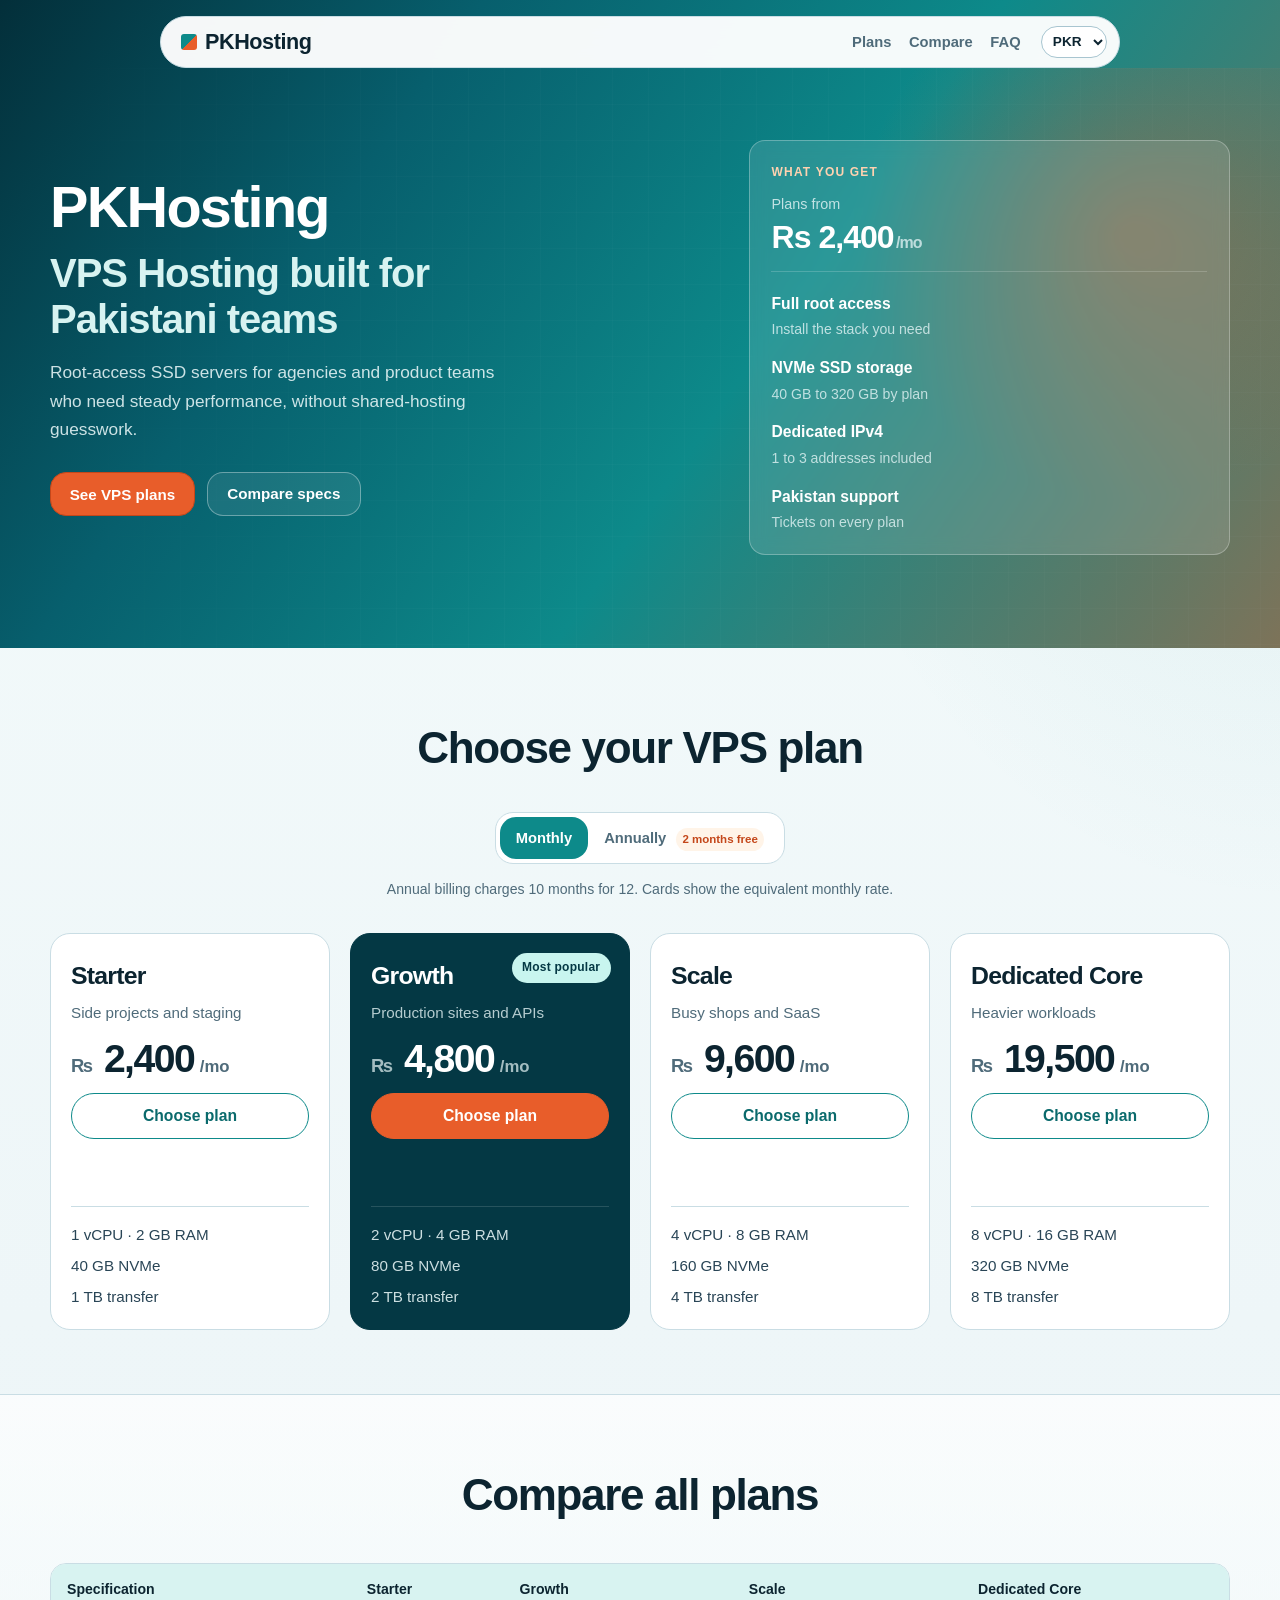
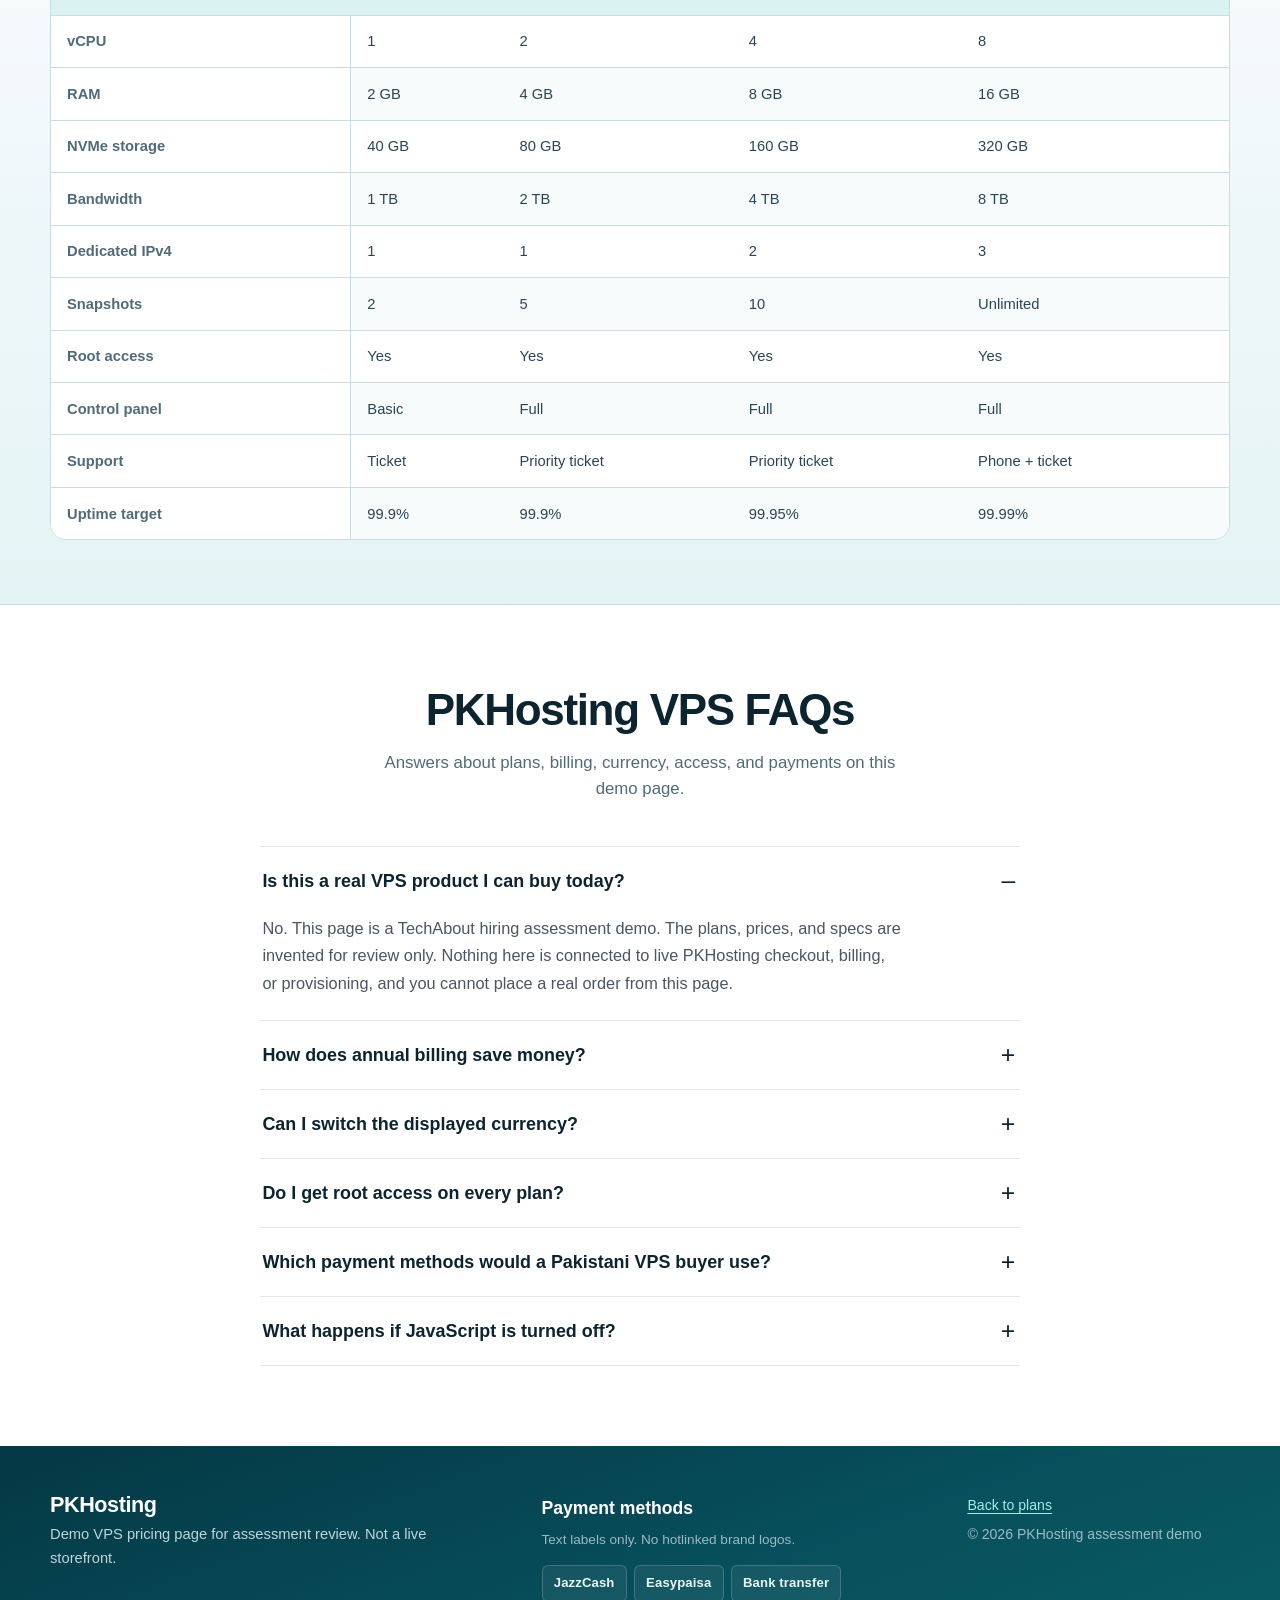
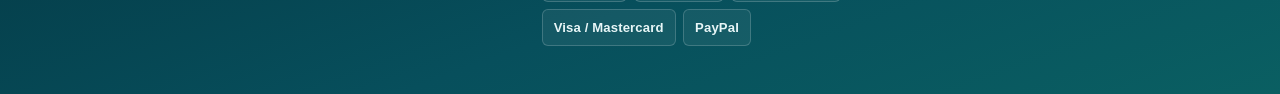
==== commit 43b39f2f: "Stop the navbar from sticking after the hero. Keep it floating inside the hero band so it scrolls aw" ====
--- a/index.html
+++ b/index.html
@@ -10,30 +10,30 @@
 <body>
   <a class="skip-link" href="#main">Skip to content</a>
 
-  <header class="site-header">
-    <div class="header-inner">
-      <a class="brand" href="index.html" aria-current="page">
-        <span class="brand-mark" aria-hidden="true"></span>
-        <span class="brand-text">PKHosting</span>
-      </a>
-      <nav class="header-nav" aria-label="Page">
-        <a href="#plans">Plans</a>
-        <a href="#compare">Compare</a>
-        <a href="#faq">FAQ</a>
-      </nav>
-      <div class="currency-wrap">
-        <label class="sr-only" for="currency">Currency</label>
-        <select id="currency" name="currency" aria-label="Currency">
-          <option value="PKR" selected>PKR</option>
-          <option value="USD">USD</option>
-          <option value="GBP">GBP</option>
-        </select>
-      </div>
-    </div>
-  </header>
-
   <main id="main">
     <div class="hero-band">
+    <header class="site-header">
+      <div class="header-inner">
+        <a class="brand" href="index.html" aria-current="page">
+          <span class="brand-mark" aria-hidden="true"></span>
+          <span class="brand-text">PKHosting</span>
+        </a>
+        <nav class="header-nav" aria-label="Page">
+          <a href="#plans">Plans</a>
+          <a href="#compare">Compare</a>
+          <a href="#faq">FAQ</a>
+        </nav>
+        <div class="currency-wrap">
+          <label class="sr-only" for="currency">Currency</label>
+          <select id="currency" name="currency" aria-label="Currency">
+            <option value="PKR" selected>PKR</option>
+            <option value="USD">USD</option>
+            <option value="GBP">GBP</option>
+          </select>
+        </div>
+      </div>
+    </header>
+
     <section class="hero" aria-labelledby="hero-heading">
       <div class="hero-glow" aria-hidden="true"></div>
       <div class="hero-mesh" aria-hidden="true"></div>
--- a/css/styles.css
+++ b/css/styles.css
@@ -110,29 +110,26 @@
   margin-inline: auto;
 }
 
-/* Header: floating bar, sticks for the whole page */
+/* Hero band owns the floating nav so both scroll away together */
+
+.hero-band {
+  position: relative;
+  background:
+    linear-gradient(125deg, #032f3a 0%, #075f6d 28%, #0d8a8a 58%, #e85d2a 140%);
+  padding: 0.85rem 0 0;
+}
+
+/* Header: floating over hero only (not sticky to the whole page) */
 
 .site-header {
-  position: sticky;
-  top: 0.85rem;
-  z-index: 30;
+  position: relative;
+  z-index: 5;
   width: min(100% - 1.5rem, 920px);
-  margin: 0.85rem auto 0;
+  margin: 0 auto;
   background: rgba(255, 255, 255, 0.96);
   border: 1px solid var(--line);
   border-radius: 999px;
   backdrop-filter: blur(10px);
-}
-
-/* Hero color starts under the floating nav (no white gap) */
-
-.hero-band {
-  position: relative;
-  z-index: 0;
-  margin-top: -6.75rem;
-  padding-top: 6.75rem;
-  background:
-    linear-gradient(125deg, #032f3a 0%, #075f6d 28%, #0d8a8a 58%, #e85d2a 140%);
 }
 
 .header-inner {
@@ -1046,15 +1043,12 @@
 }
 
 @media (min-width: 768px) {
+  .hero-band {
+    padding-top: 1rem;
+  }
+
   .site-header {
     width: min(100% - 2rem, 960px);
-    top: 1rem;
-    margin-top: 1rem;
-  }
-
-  .hero-band {
-    margin-top: -5.25rem;
-    padding-top: 5.25rem;
   }
 
   .header-inner {
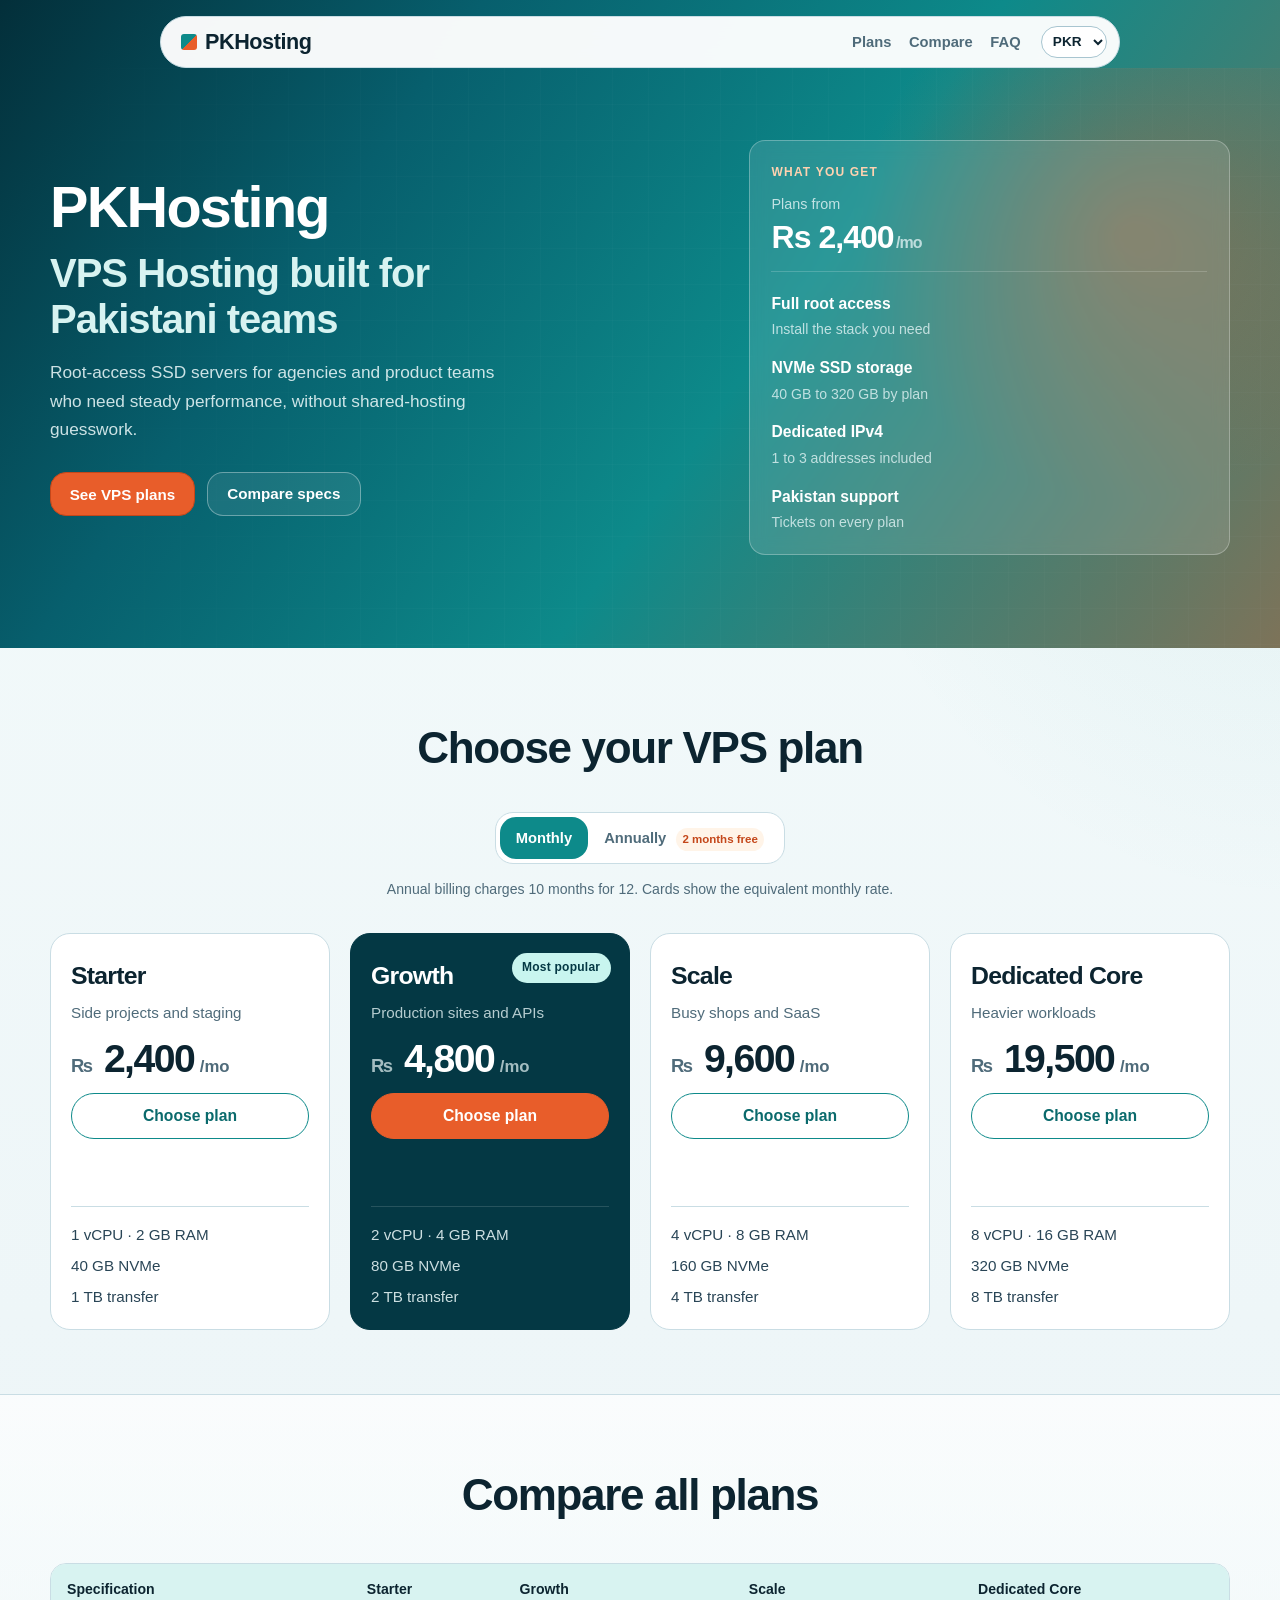
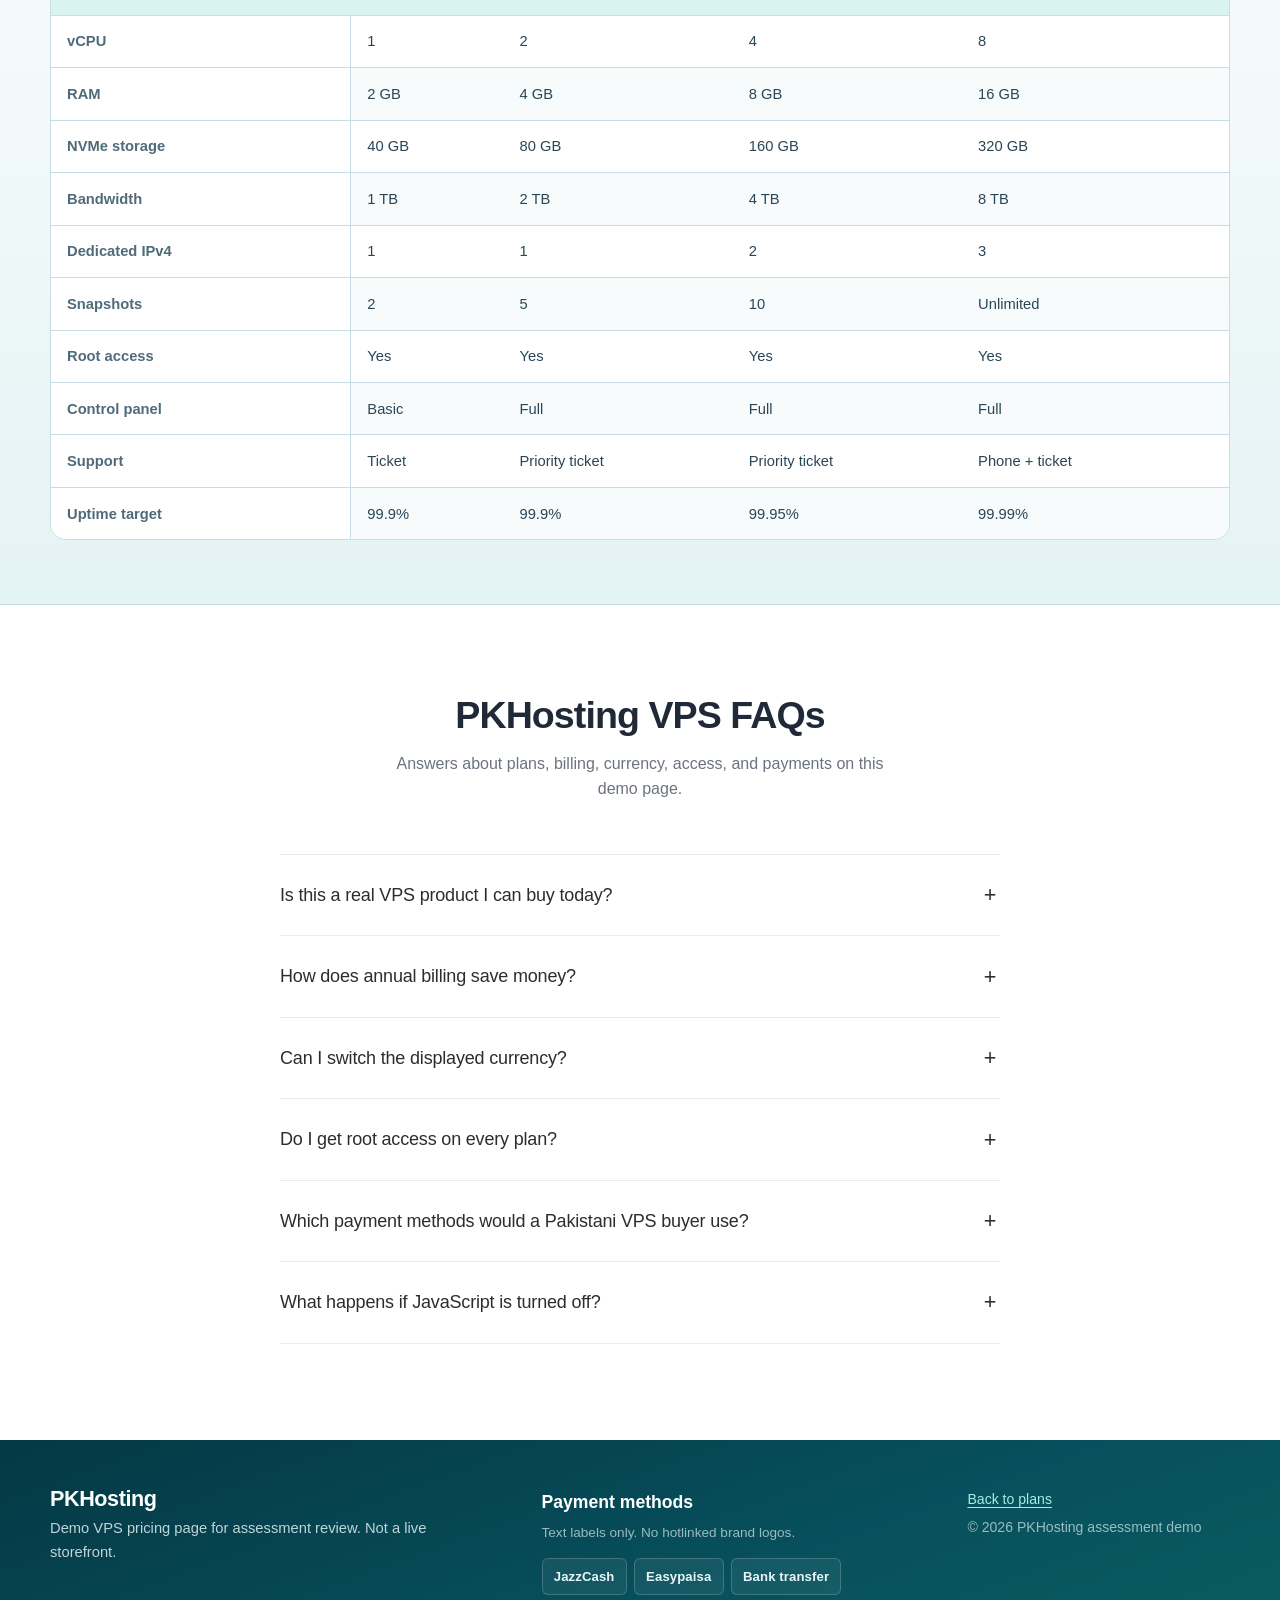
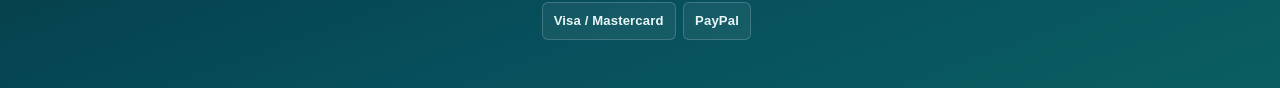
==== commit 06b9f03a: "Soften FAQ type, weight, and row spacing for a cleaner look. Use medium-weight questions, lighter pl" ====
--- a/index.html
+++ b/index.html
@@ -294,7 +294,7 @@
         </header>
 
         <div class="faq-list">
-          <details open>
+          <details>
             <summary><span>Is this a real VPS product I can buy today?</span></summary>
             <div class="faq-answer">
               <p>No. This page is a TechAbout hiring assessment demo. The plans, prices, and specs are invented for review only. Nothing here is connected to live PKHosting checkout, billing, or provisioning, and you cannot place a real order from this page.</p>
--- a/css/styles.css
+++ b/css/styles.css
@@ -835,38 +835,39 @@
   background: #f7fbfb;
 }
 
-/* FAQ: minimal line accordion */
+/* FAQ: clean soft line accordion */
 
 .faq {
   background: #fff;
-  padding: 5rem 0;
+  padding: 5.5rem 0 6rem;
 }
 
 .faq-wrap {
-  max-width: 760px;
+  max-width: 720px;
 }
 
 .faq-head {
   text-align: center;
-  margin: 0 auto 2.75rem;
-  max-width: 34rem;
+  margin: 0 auto 3.25rem;
+  max-width: 32rem;
 }
 
 .faq-head h2 {
-  margin: 0 0 0.85rem;
+  margin: 0 0 0.75rem;
   font-family: var(--font-soft);
-  font-size: clamp(2rem, 4vw, 2.75rem);
-  font-weight: 700;
-  letter-spacing: -0.03em;
-  line-height: 1.15;
-  color: var(--ink);
+  font-size: clamp(1.85rem, 3.5vw, 2.35rem);
+  font-weight: 600;
+  letter-spacing: -0.025em;
+  line-height: 1.2;
+  color: #1f2937;
 }
 
 .faq-sub {
   margin: 0;
-  font-size: 1.05rem;
-  line-height: 1.55;
-  color: var(--mute);
+  font-size: 1rem;
+  font-weight: 400;
+  line-height: 1.6;
+  color: #6b7280;
 }
 
 .faq-list {
@@ -876,19 +877,19 @@
   border-radius: 0;
   background: transparent;
   overflow: visible;
-  border-top: 1px solid #e5e7eb;
+  border-top: 1px solid #ebebeb;
 }
 
 .faq-list details {
   background: transparent;
   border: 0;
-  border-bottom: 1px solid #e5e7eb;
+  border-bottom: 1px solid #ebebeb;
   border-radius: 0;
   padding: 0;
 }
 
 .faq-list details:last-child {
-  border-bottom: 1px solid #e5e7eb;
+  border-bottom: 1px solid #ebebeb;
 }
 
 .faq-list details[open] {
@@ -900,13 +901,15 @@
   display: flex;
   align-items: center;
   justify-content: space-between;
-  gap: 1.5rem;
-  font-weight: 600;
-  padding: 1.35rem 0.15rem;
+  gap: 2rem;
+  font-family: var(--font-soft);
+  font-weight: 500;
+  padding: 1.7rem 0;
   list-style: none;
-  color: var(--ink);
-  font-size: 1.12rem;
-  line-height: 1.35;
+  color: #2d2d2d;
+  font-size: 1.125rem;
+  line-height: 1.45;
+  letter-spacing: -0.01em;
 }
 
 .faq-list summary::-webkit-details-marker {
@@ -920,41 +923,43 @@
 .faq-list summary span {
   flex: 1;
   text-align: left;
+  padding-right: 0.5rem;
 }
 
 .faq-list summary::after {
   content: "+";
   flex: 0 0 auto;
-  width: auto;
-  height: auto;
+  width: 1.25rem;
   display: inline-block;
   border: 0;
   border-radius: 0;
-  color: var(--ink);
-  font-size: 1.55rem;
-  font-weight: 400;
+  color: #2d2d2d;
+  font-size: 1.35rem;
+  font-weight: 300;
   line-height: 1;
   background: transparent;
-  padding: 0 0.15rem;
+  padding: 0;
+  text-align: center;
 }
 
 .faq-list details[open] summary::after {
   content: "–";
   background: transparent;
   border: 0;
-  color: var(--ink);
+  color: #2d2d2d;
+  font-weight: 300;
 }
 
 .faq-answer {
-  padding: 0 2.5rem 1.4rem 0.15rem;
+  padding: 0 2.75rem 1.55rem 0;
 }
 
 .faq-list details p {
   margin: 0;
-  color: #4b5563;
-  max-width: 40rem;
-  font-size: 1.02rem;
-  line-height: 1.7;
+  color: #6b7280;
+  max-width: 38rem;
+  font-size: 0.98rem;
+  line-height: 1.75;
   font-weight: 400;
 }
 
@@ -1110,7 +1115,6 @@
 .compare,
 .faq,
 .hero,
-.hero-band,
 .site-footer {
   overflow-x: clip;
 }
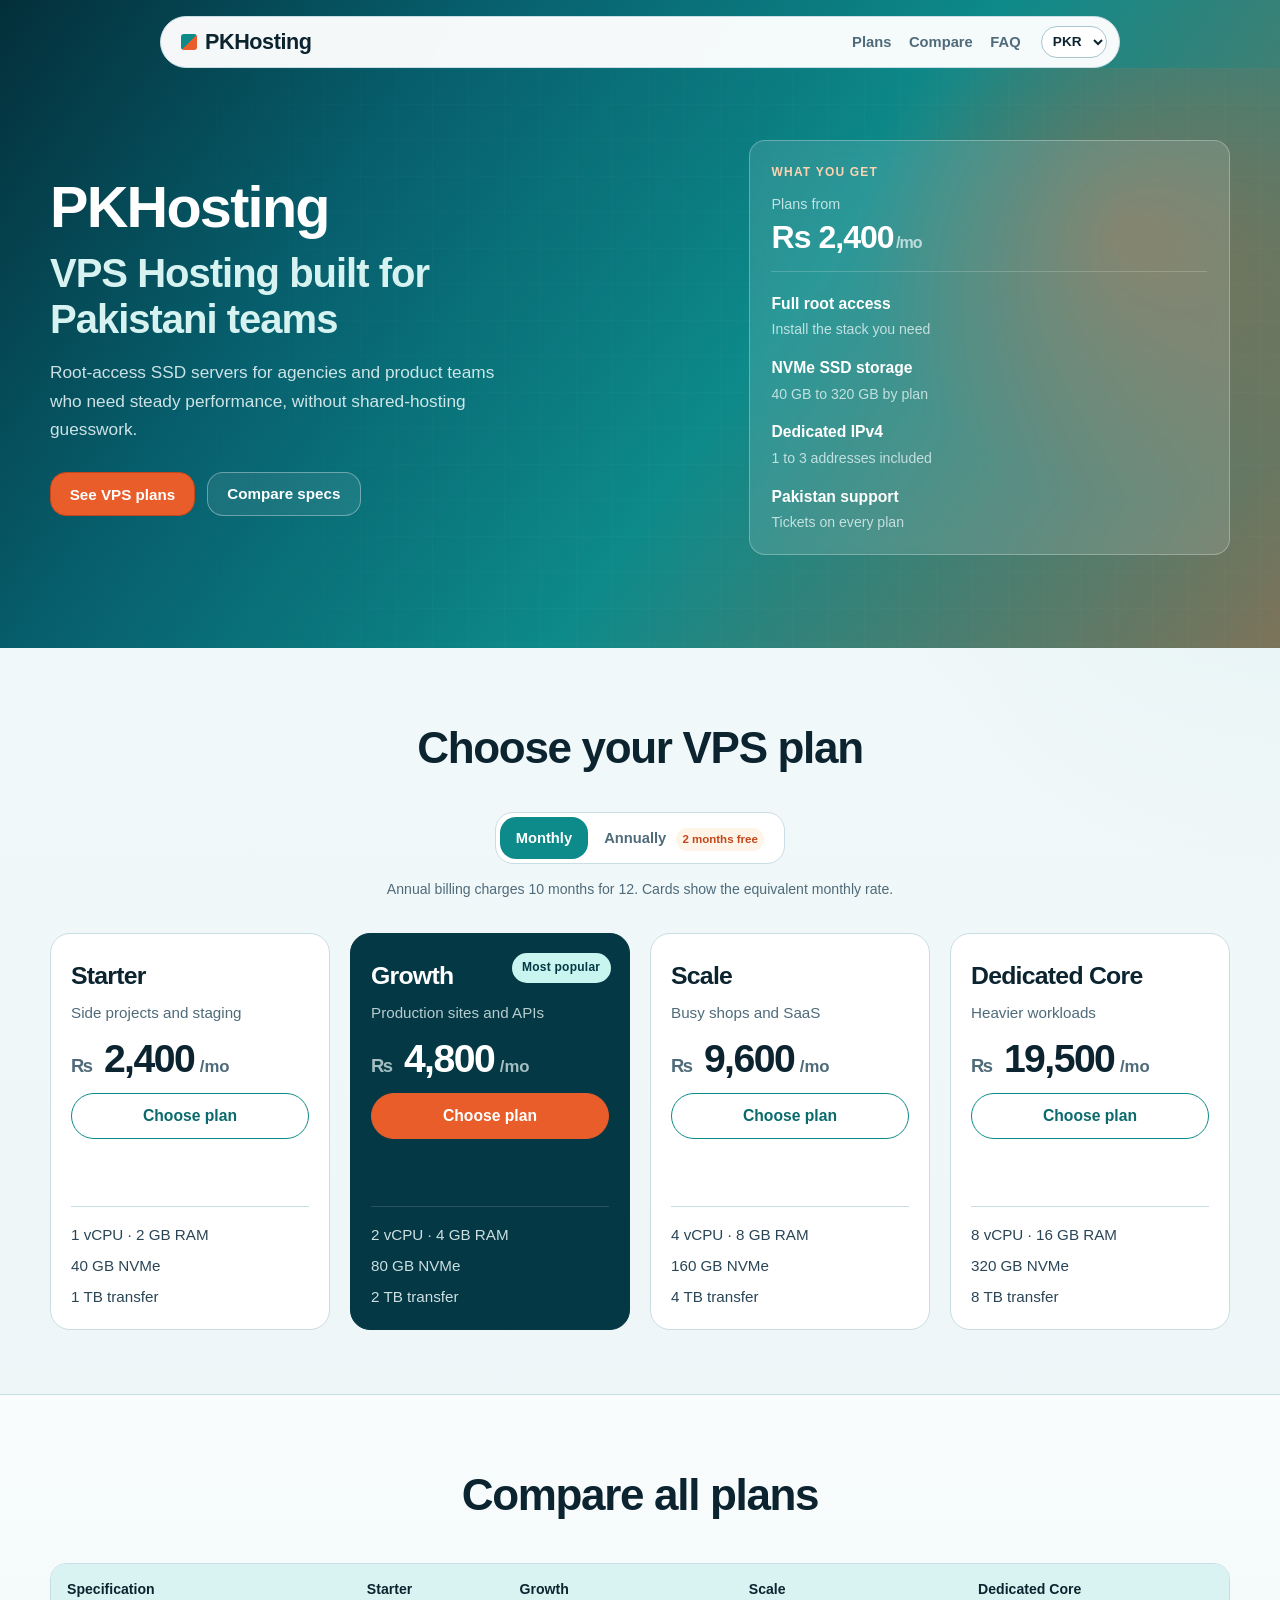
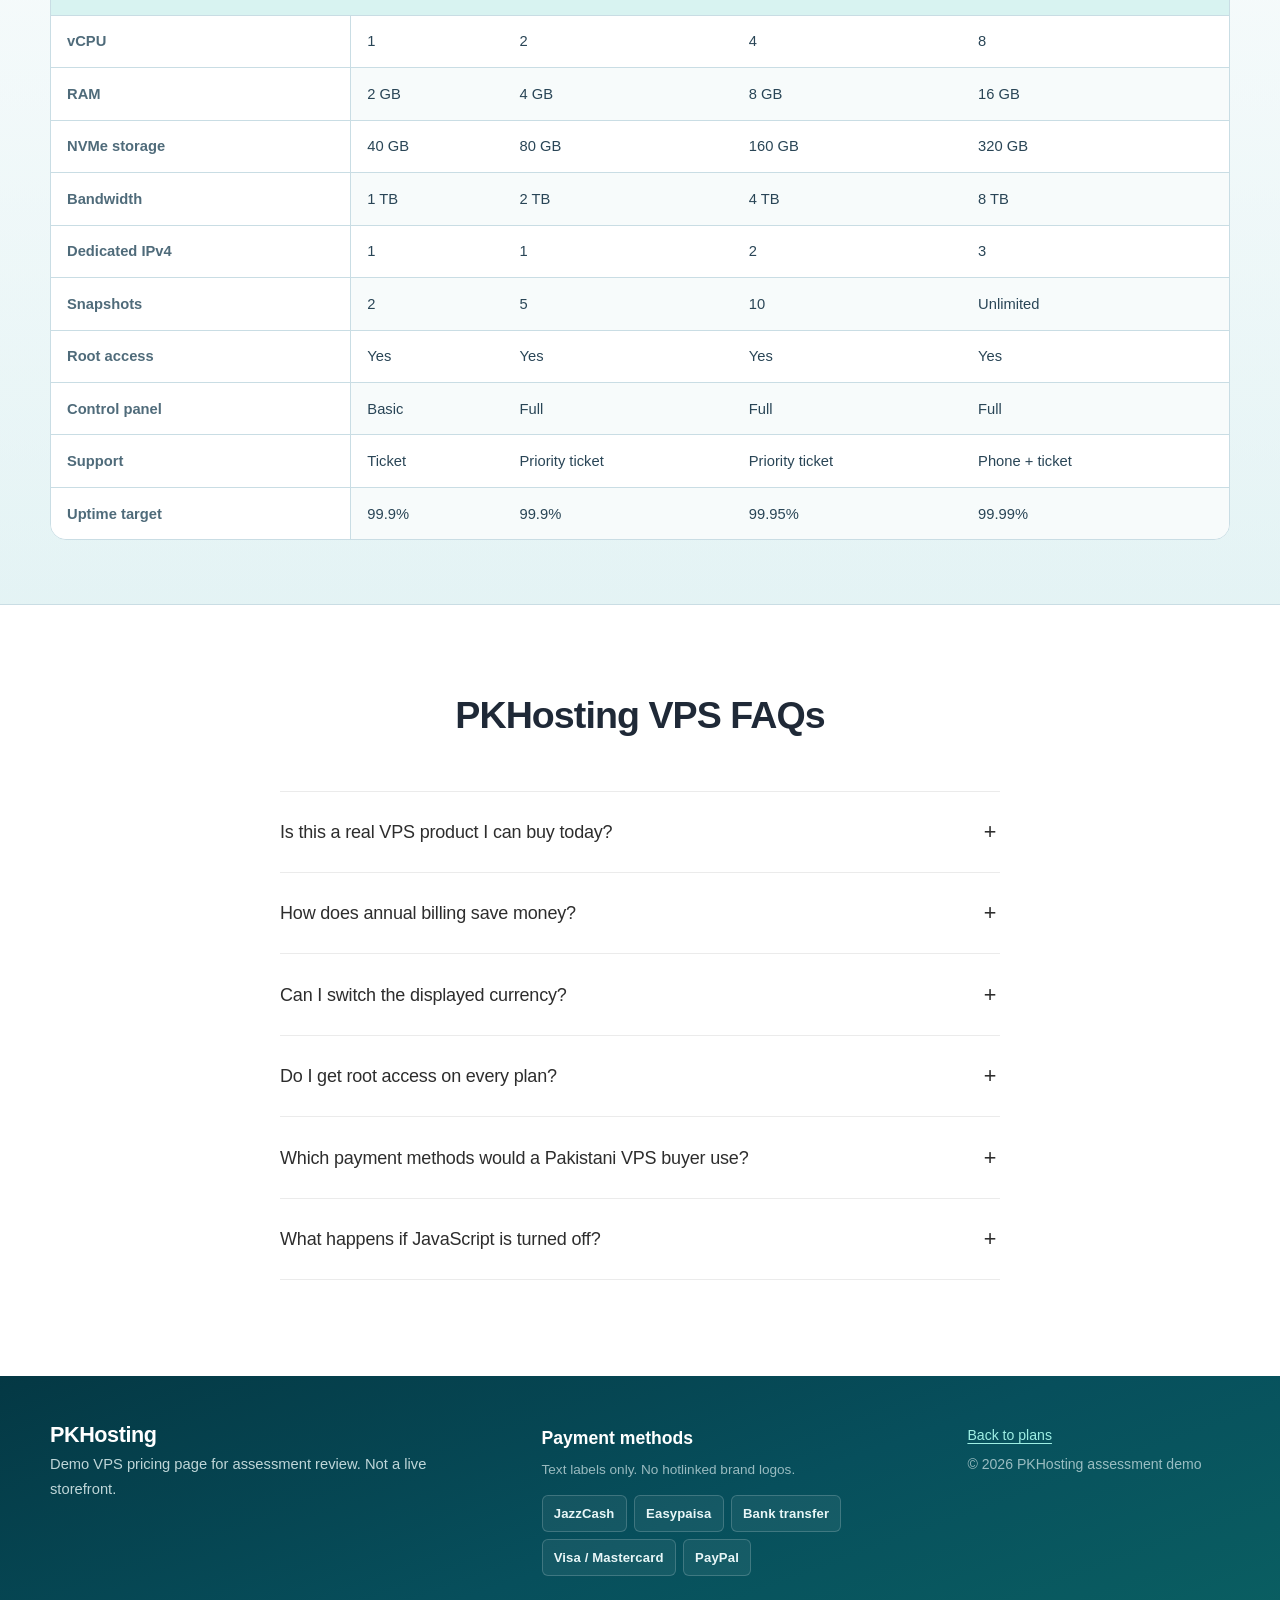
==== commit 99e4af12: "Remove the FAQ subtitle under the section heading. Co-authored-by: Cursor <cursoragent@cursor.com>" ====
--- a/index.html
+++ b/index.html
@@ -290,7 +290,6 @@
       <div class="wrap faq-wrap">
         <header class="faq-head">
           <h2 id="faq-heading">PKHosting VPS FAQs</h2>
-          <p class="faq-sub">Answers about plans, billing, currency, access, and payments on this demo page.</p>
         </header>
 
         <div class="faq-list">
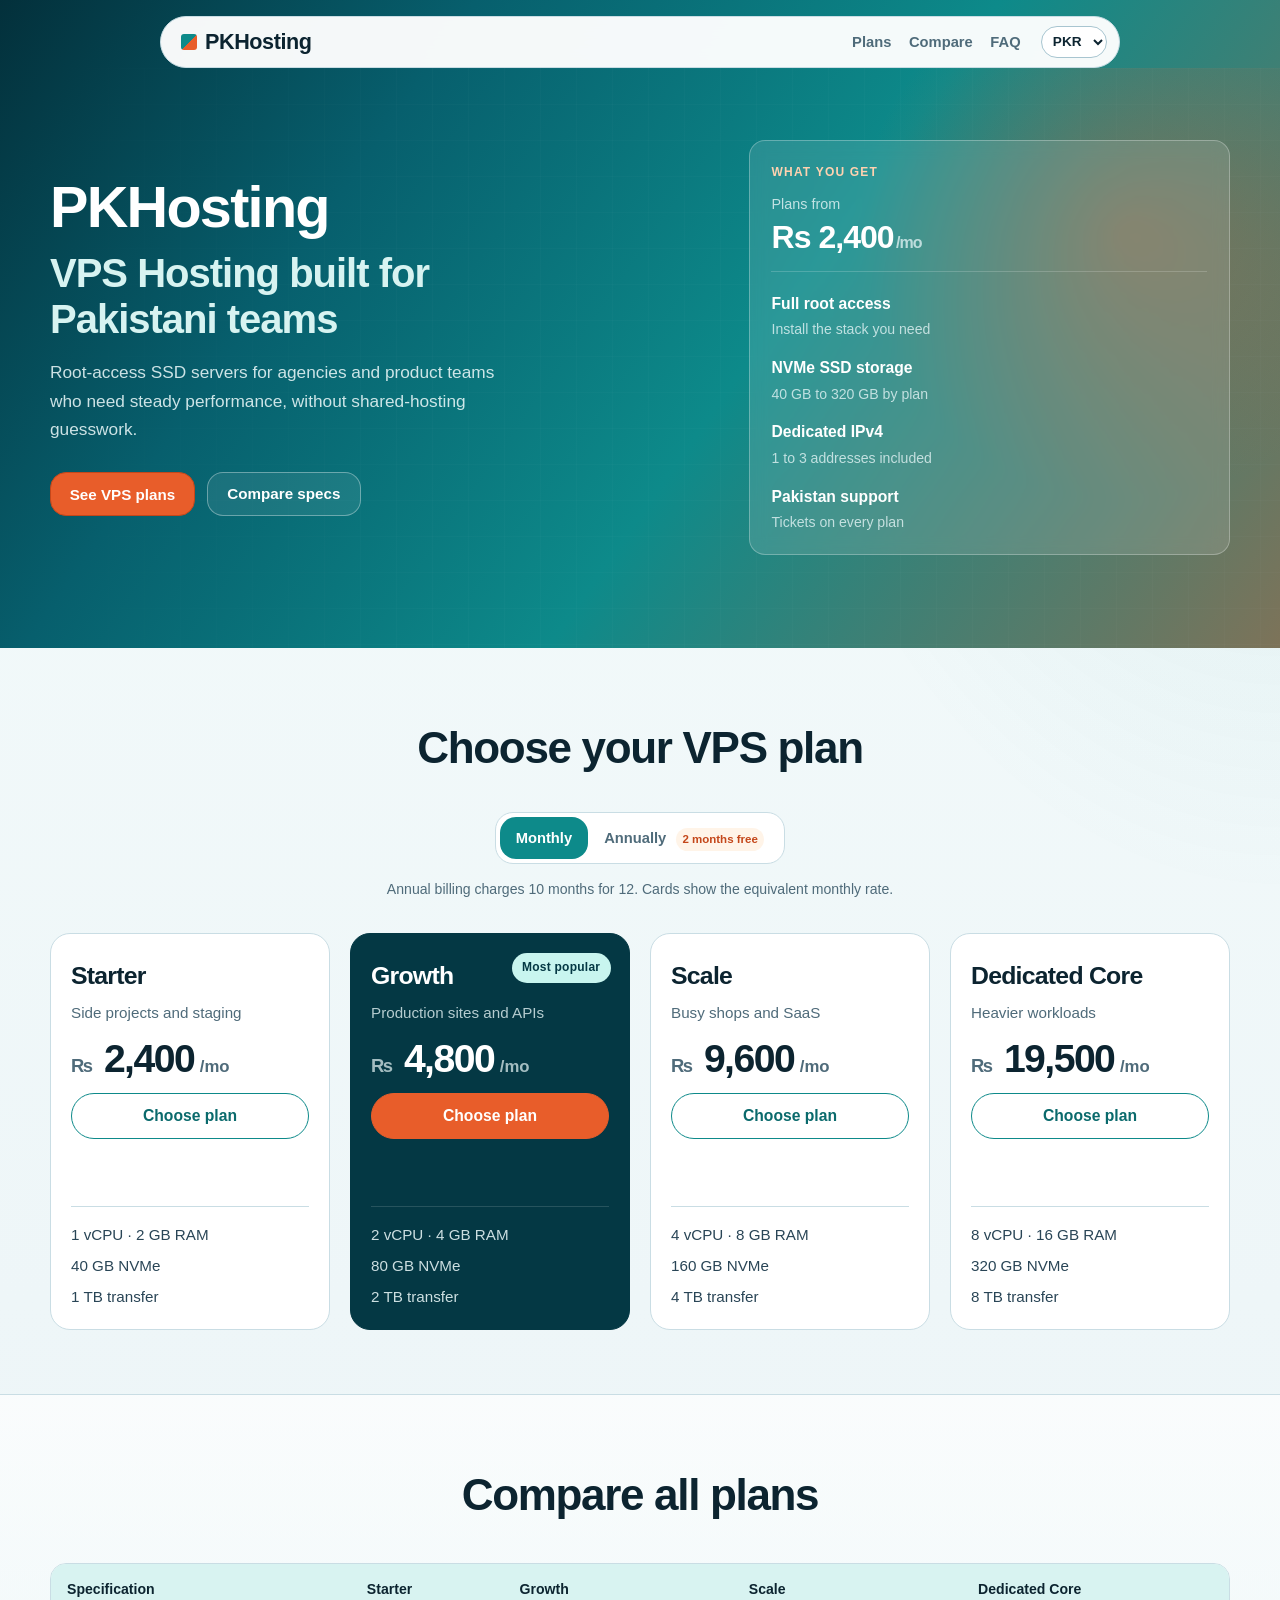
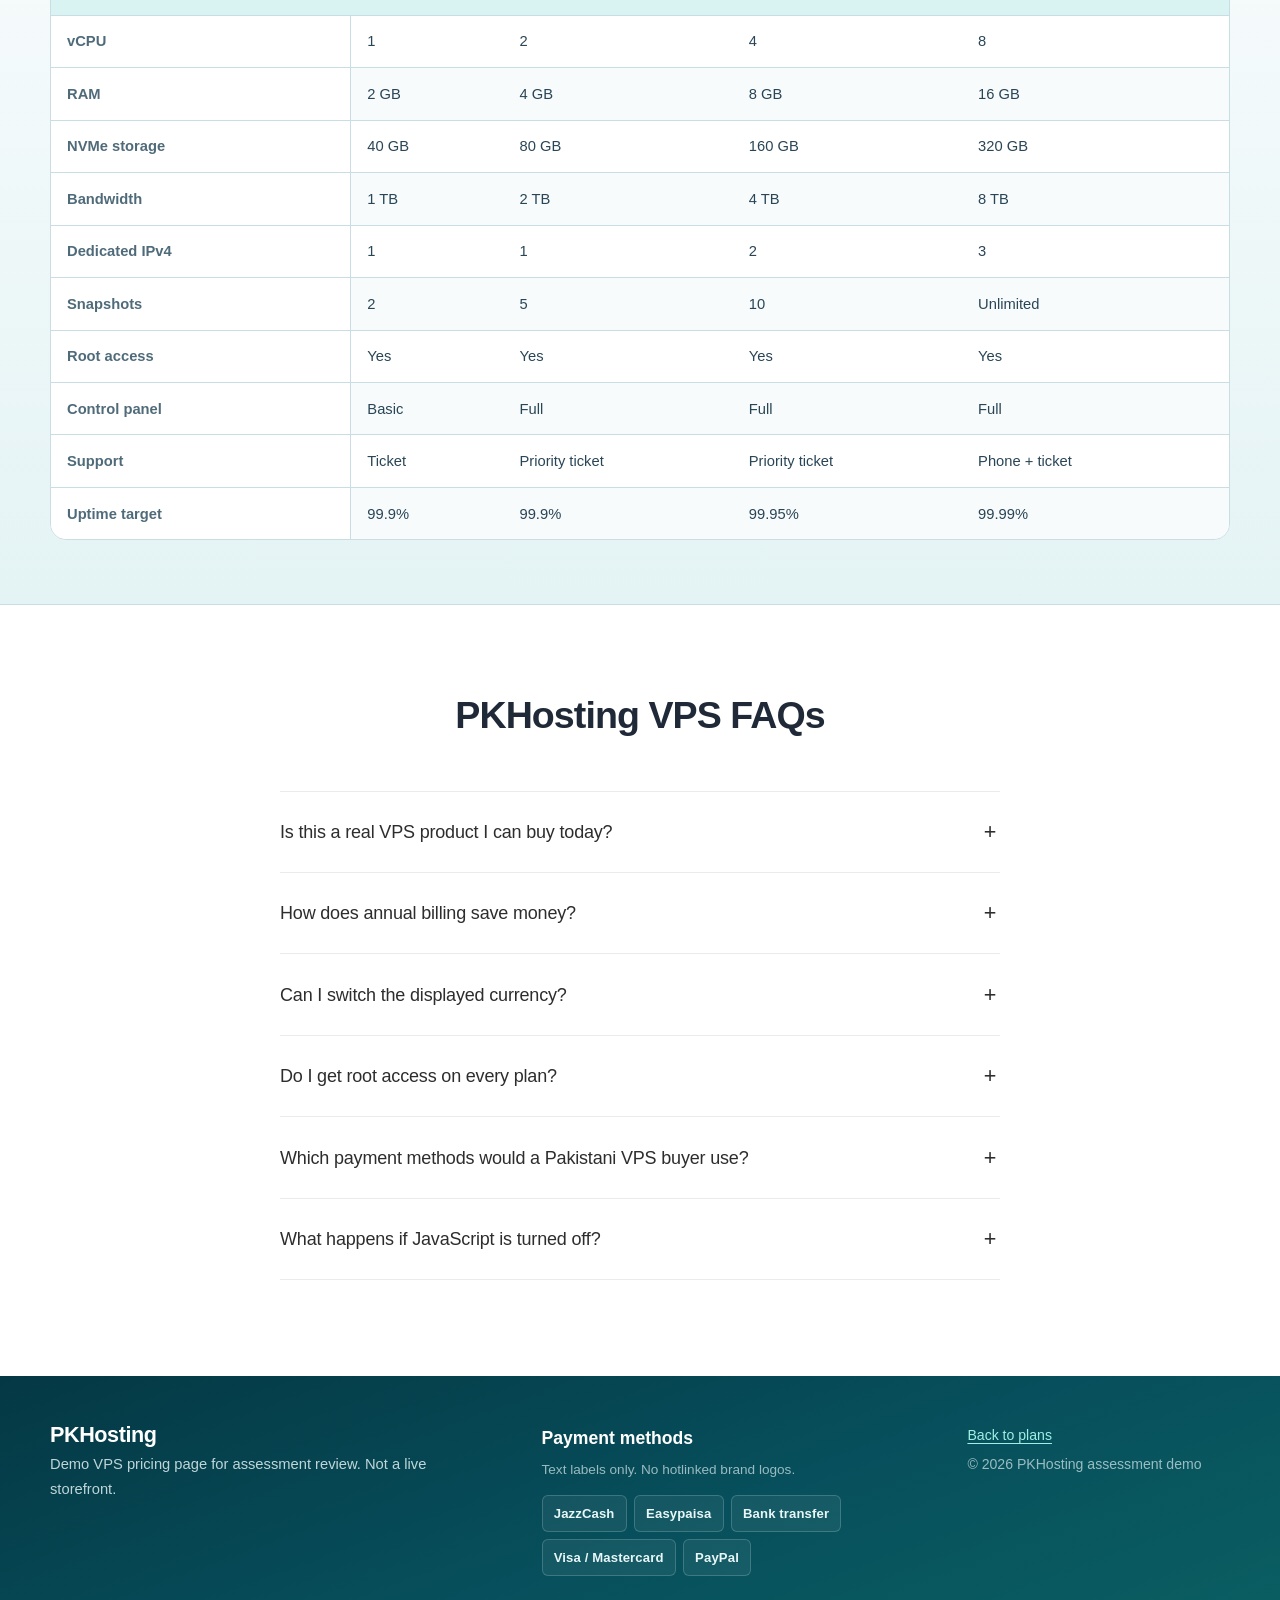
==== commit 56deef96: "Make the floating navbar sticky for the full page scroll. Keep it available over plans, compare, and" ====
--- a/index.html
+++ b/index.html
@@ -10,30 +10,30 @@
 <body>
   <a class="skip-link" href="#main">Skip to content</a>
 
+  <header class="site-header">
+    <div class="header-inner">
+      <a class="brand" href="index.html" aria-current="page">
+        <span class="brand-mark" aria-hidden="true"></span>
+        <span class="brand-text">PKHosting</span>
+      </a>
+      <nav class="header-nav" aria-label="Page">
+        <a href="#plans">Plans</a>
+        <a href="#compare">Compare</a>
+        <a href="#faq">FAQ</a>
+      </nav>
+      <div class="currency-wrap">
+        <label class="sr-only" for="currency">Currency</label>
+        <select id="currency" name="currency" aria-label="Currency">
+          <option value="PKR" selected>PKR</option>
+          <option value="USD">USD</option>
+          <option value="GBP">GBP</option>
+        </select>
+      </div>
+    </div>
+  </header>
+
   <main id="main">
     <div class="hero-band">
-    <header class="site-header">
-      <div class="header-inner">
-        <a class="brand" href="index.html" aria-current="page">
-          <span class="brand-mark" aria-hidden="true"></span>
-          <span class="brand-text">PKHosting</span>
-        </a>
-        <nav class="header-nav" aria-label="Page">
-          <a href="#plans">Plans</a>
-          <a href="#compare">Compare</a>
-          <a href="#faq">FAQ</a>
-        </nav>
-        <div class="currency-wrap">
-          <label class="sr-only" for="currency">Currency</label>
-          <select id="currency" name="currency" aria-label="Currency">
-            <option value="PKR" selected>PKR</option>
-            <option value="USD">USD</option>
-            <option value="GBP">GBP</option>
-          </select>
-        </div>
-      </div>
-    </header>
-
     <section class="hero" aria-labelledby="hero-heading">
       <div class="hero-glow" aria-hidden="true"></div>
       <div class="hero-mesh" aria-hidden="true"></div>
--- a/css/styles.css
+++ b/css/styles.css
@@ -32,6 +32,7 @@
 
 html {
   scroll-behavior: smooth;
+  background: #032f3a;
 }
 
 @media (prefers-reduced-motion: reduce) {
@@ -110,26 +111,29 @@
   margin-inline: auto;
 }
 
-/* Hero band owns the floating nav so both scroll away together */
-
-.hero-band {
-  position: relative;
-  background:
-    linear-gradient(125deg, #032f3a 0%, #075f6d 28%, #0d8a8a 58%, #e85d2a 140%);
-  padding: 0.85rem 0 0;
-}
-
-/* Header: floating over hero only (not sticky to the whole page) */
+/* Floating navbar: stays visible while scrolling the whole page */
 
 .site-header {
-  position: relative;
-  z-index: 5;
+  position: sticky;
+  top: 0.85rem;
+  z-index: 40;
   width: min(100% - 1.5rem, 920px);
-  margin: 0 auto;
+  margin: 0.85rem auto 0;
   background: rgba(255, 255, 255, 0.96);
   border: 1px solid var(--line);
   border-radius: 999px;
   backdrop-filter: blur(10px);
+}
+
+/* Pull hero under the floating nav so the top stays teal */
+
+.hero-band {
+  position: relative;
+  z-index: 0;
+  margin-top: -6.75rem;
+  padding-top: 6.75rem;
+  background:
+    linear-gradient(125deg, #032f3a 0%, #075f6d 28%, #0d8a8a 58%, #e85d2a 140%);
 }
 
 .header-inner {
@@ -860,14 +864,6 @@
   letter-spacing: -0.025em;
   line-height: 1.2;
   color: #1f2937;
-}
-
-.faq-sub {
-  margin: 0;
-  font-size: 1rem;
-  font-weight: 400;
-  line-height: 1.6;
-  color: #6b7280;
 }
 
 .faq-list {
@@ -1048,12 +1044,15 @@
 }
 
 @media (min-width: 768px) {
-  .hero-band {
-    padding-top: 1rem;
-  }
-
   .site-header {
     width: min(100% - 2rem, 960px);
+    top: 1rem;
+    margin-top: 1rem;
+  }
+
+  .hero-band {
+    margin-top: -5.25rem;
+    padding-top: 5.25rem;
   }
 
   .header-inner {
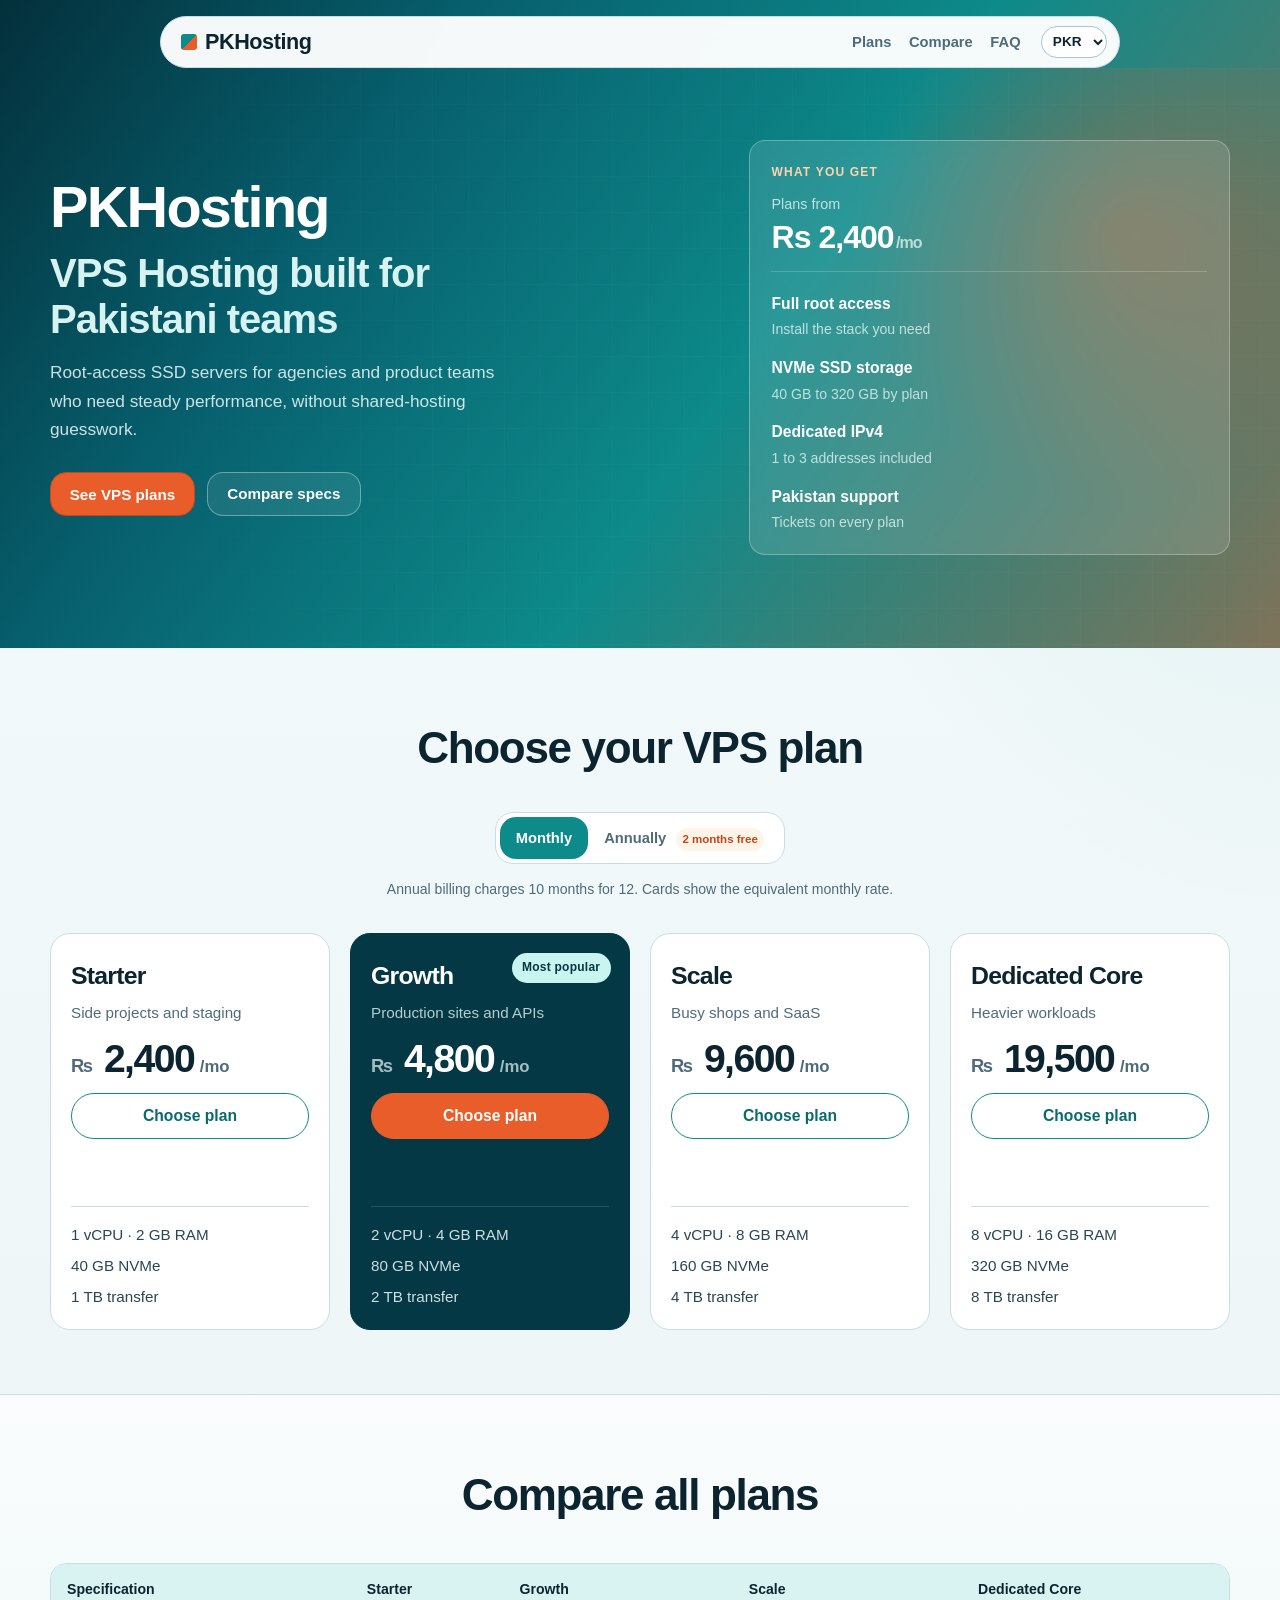
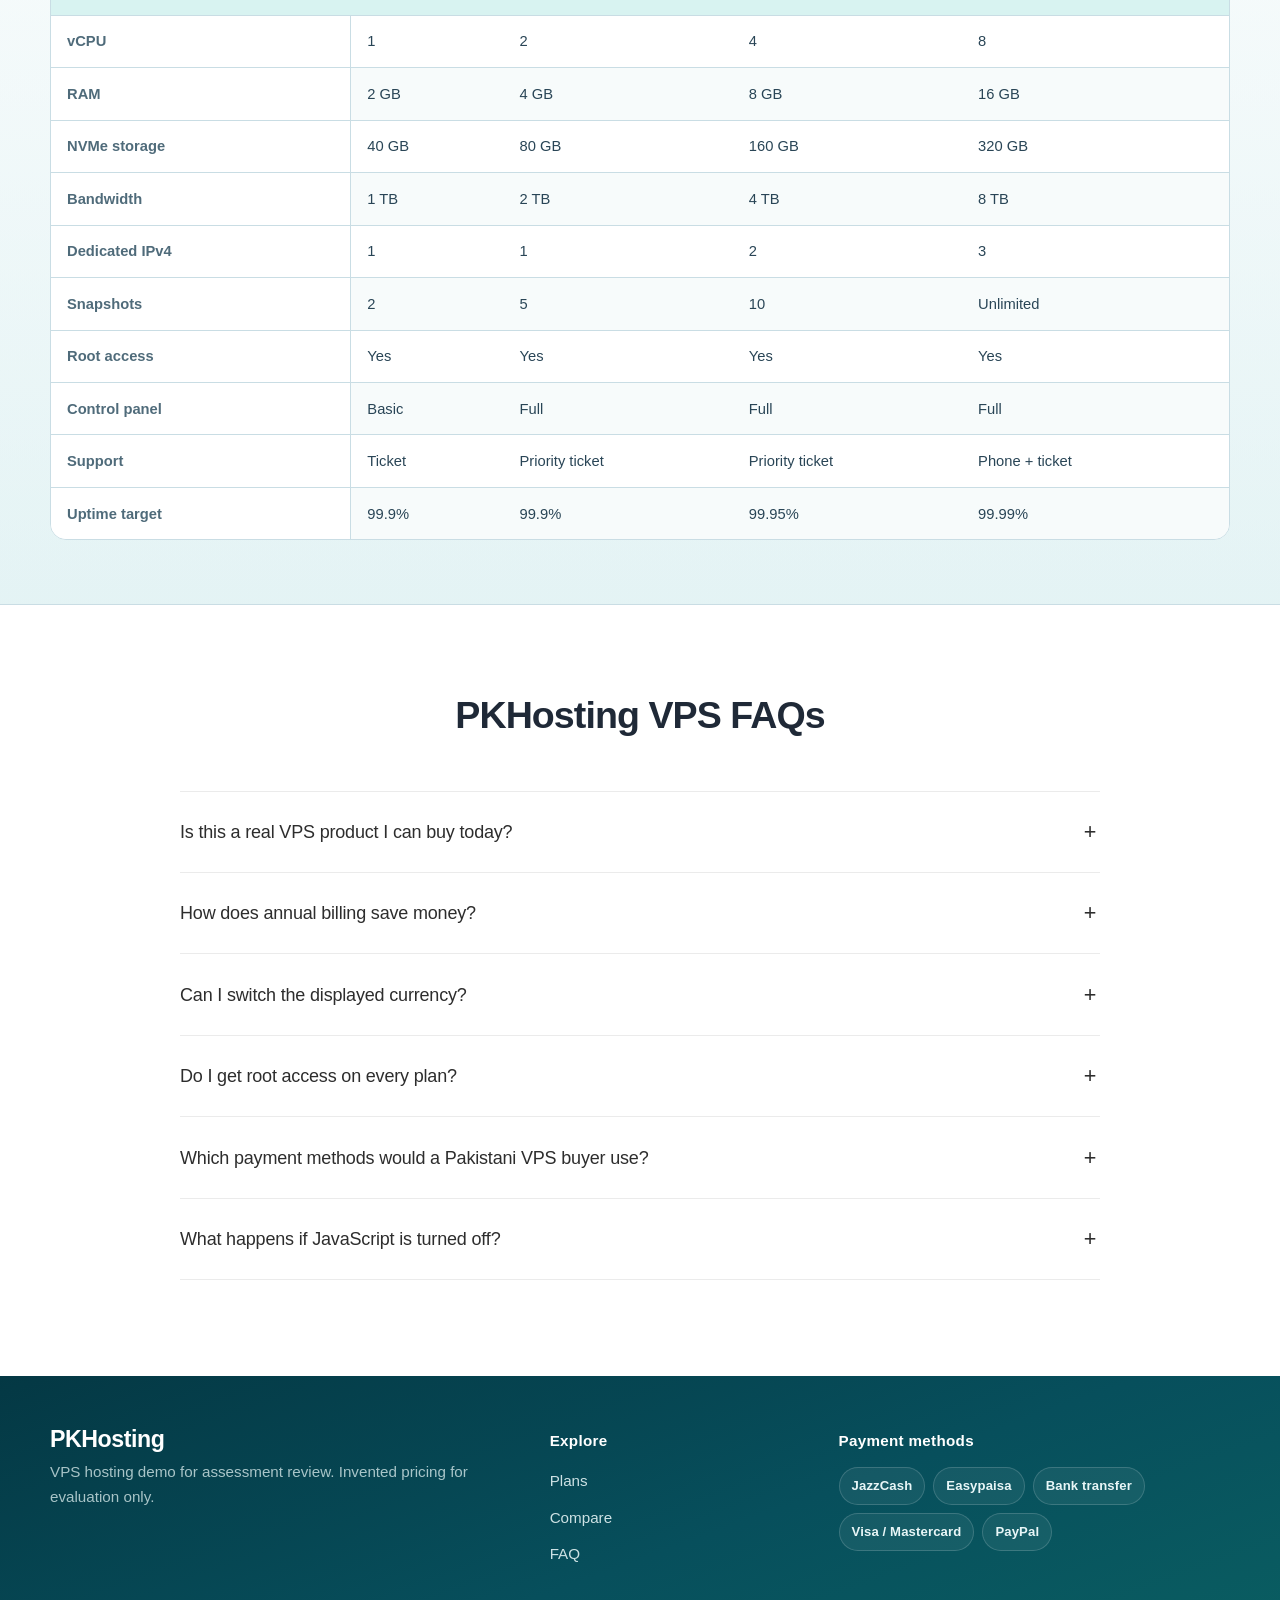
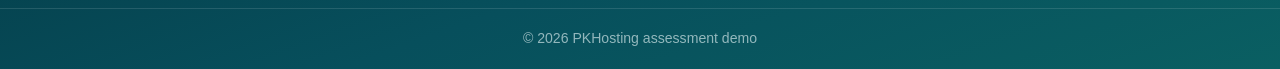
==== commit 478bfaab: "Polish the footer layout and center the copyright bar. Remove the Back to plans control and present " ====
--- a/index.html
+++ b/index.html
@@ -338,12 +338,20 @@
     <div class="wrap footer-inner">
       <div class="footer-brand">
         <p class="brand-text">PKHosting</p>
-        <p>Demo VPS pricing page for assessment review. Not a live storefront.</p>
+        <p>VPS hosting demo for assessment review. Invented pricing for evaluation only.</p>
+      </div>
+
+      <div class="footer-links">
+        <h2 class="footer-heading">Explore</h2>
+        <ul>
+          <li><a href="#plans">Plans</a></li>
+          <li><a href="#compare">Compare</a></li>
+          <li><a href="#faq">FAQ</a></li>
+        </ul>
       </div>
 
       <div class="payments">
-        <h2 class="payments-heading">Payment methods</h2>
-        <p class="payments-note">Text labels only. No hotlinked brand logos.</p>
+        <h2 class="footer-heading">Payment methods</h2>
         <ul class="payment-list">
           <li>JazzCash</li>
           <li>Easypaisa</li>
@@ -352,11 +360,9 @@
           <li>PayPal</li>
         </ul>
       </div>
-
-      <div class="footer-meta">
-        <p><a href="#plans">Back to plans</a></p>
-        <p>© 2026 PKHosting assessment demo</p>
-      </div>
+    </div>
+    <div class="footer-bottom">
+      <p>© 2026 PKHosting assessment demo</p>
     </div>
   </footer>
 
--- a/css/styles.css
+++ b/css/styles.css
@@ -847,7 +847,7 @@
 }
 
 .faq-wrap {
-  max-width: 720px;
+  max-width: 920px;
 }
 
 .faq-head {
@@ -962,14 +962,15 @@
 /* Footer */
 
 .site-footer {
-  padding: 3rem 0;
+  padding: 3.25rem 0 0;
   background:
     linear-gradient(160deg, var(--ocean-deep), var(--ocean) 55%, #0a5f62);
   color: rgba(232, 246, 247, 0.82);
 }
 
 .site-footer a {
-  color: #9eefe4;
+  color: rgba(232, 246, 247, 0.88);
+  text-decoration: none;
 }
 
 .site-footer a:hover {
@@ -978,32 +979,44 @@
 
 .footer-inner {
   display: grid;
-  gap: 2rem;
+  gap: 2.25rem;
+  padding-bottom: 2.5rem;
 }
 
 .footer-brand .brand-text {
   color: #fff;
-  margin: 0 0 0.4rem;
+  margin: 0 0 0.55rem;
+  font-size: 1.45rem;
 }
 
 .footer-brand p:last-child {
   margin: 0;
-  max-width: 26rem;
-  font-size: 0.92rem;
-}
-
-.payments-heading {
-  margin: 0 0 0.35rem;
-  font-family: var(--font-display);
-  font-size: 1.1rem;
-  color: #fff;
-  font-weight: 700;
-}
-
-.payments-note {
+  max-width: 28rem;
+  font-size: 0.95rem;
+  line-height: 1.6;
+  color: rgba(232, 246, 247, 0.72);
+}
+
+.footer-heading {
   margin: 0 0 0.85rem;
-  font-size: 0.85rem;
-  color: rgba(232, 246, 247, 0.65);
+  font-family: var(--font-soft);
+  font-size: 0.95rem;
+  color: #fff;
+  font-weight: 600;
+  letter-spacing: 0.02em;
+}
+
+.footer-links ul {
+  list-style: none;
+  margin: 0;
+  padding: 0;
+  display: grid;
+  gap: 0.55rem;
+}
+
+.footer-links a {
+  font-size: 0.95rem;
+  font-weight: 500;
 }
 
 .payment-list {
@@ -1012,27 +1025,30 @@
   padding: 0;
   display: flex;
   flex-wrap: wrap;
-  gap: 0.45rem;
+  gap: 0.5rem;
 }
 
 .payment-list li {
-  padding: 0.42rem 0.7rem;
-  border: 1px solid rgba(255, 255, 255, 0.18);
-  border-radius: 6px;
+  padding: 0.45rem 0.75rem;
+  border: 1px solid rgba(255, 255, 255, 0.16);
+  border-radius: 999px;
   background: rgba(255, 255, 255, 0.06);
   color: #e8f6f7;
   font-size: 0.82rem;
-  font-weight: 700;
+  font-weight: 600;
   letter-spacing: 0.01em;
 }
 
-.footer-meta {
+.footer-bottom {
+  border-top: 1px solid rgba(255, 255, 255, 0.12);
+  padding: 1.15rem 1.25rem;
+  text-align: center;
+}
+
+.footer-bottom p {
+  margin: 0;
   font-size: 0.88rem;
-  color: rgba(232, 246, 247, 0.65);
-}
-
-.footer-meta p {
-  margin: 0 0 0.35rem;
+  color: rgba(232, 246, 247, 0.62);
 }
 
 /* Breakpoints */
@@ -1092,8 +1108,9 @@
   }
 
   .footer-inner {
-    grid-template-columns: 1.4fr 1.2fr 0.8fr;
+    grid-template-columns: 1.5fr 0.8fr 1.3fr;
     align-items: start;
+    gap: 2.5rem 3rem;
   }
 }
 
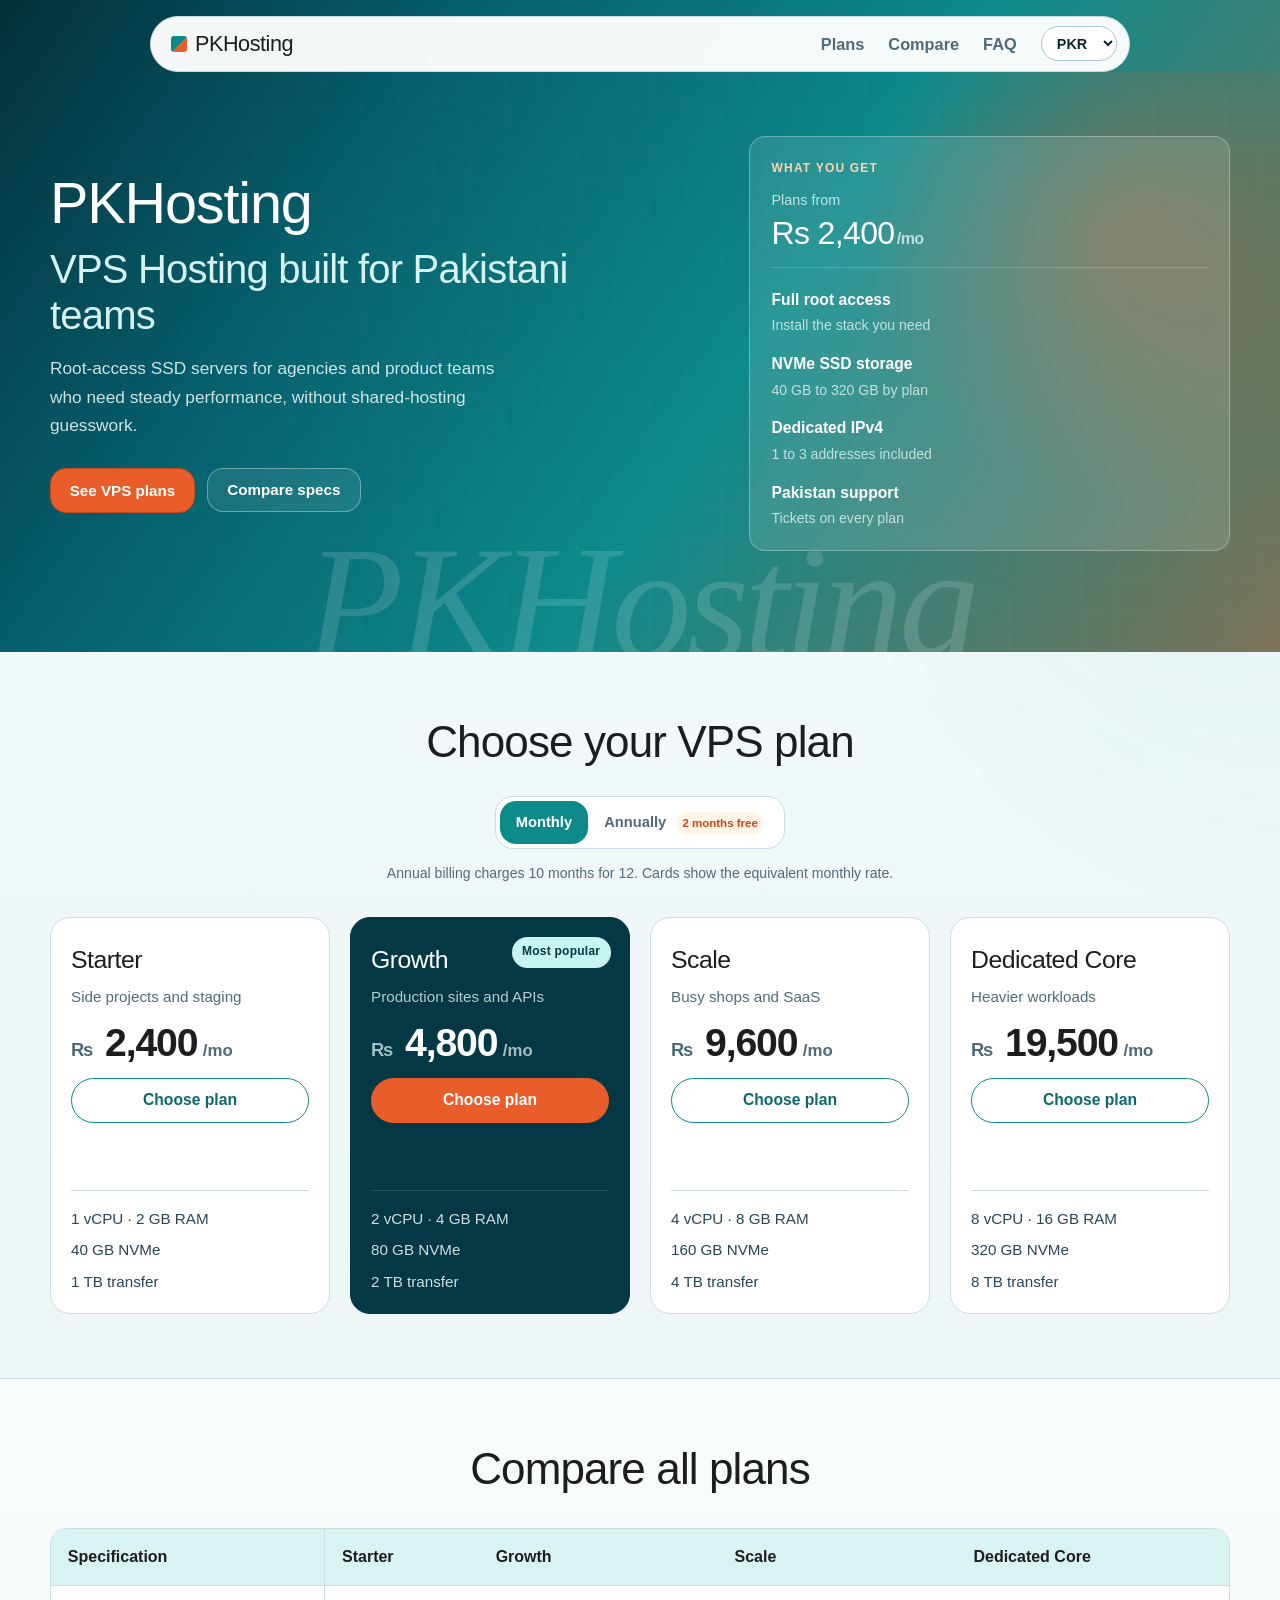
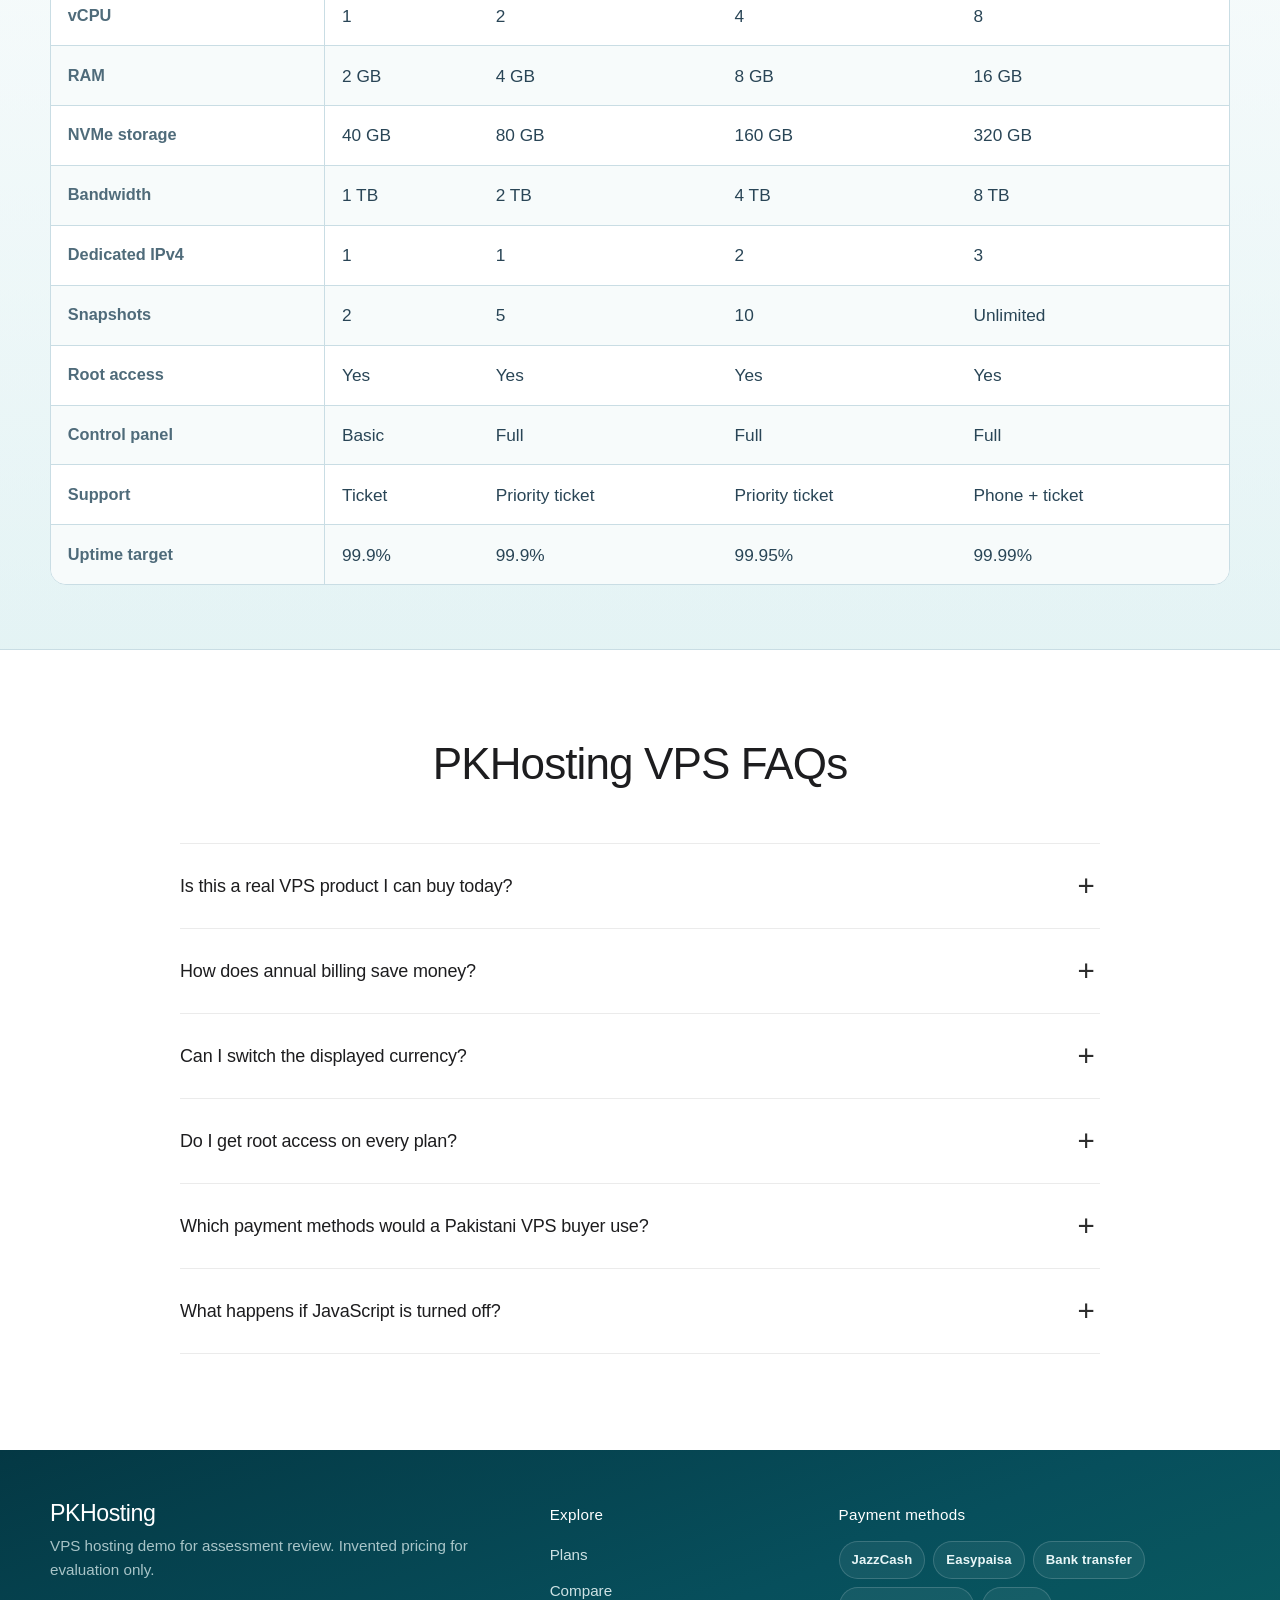
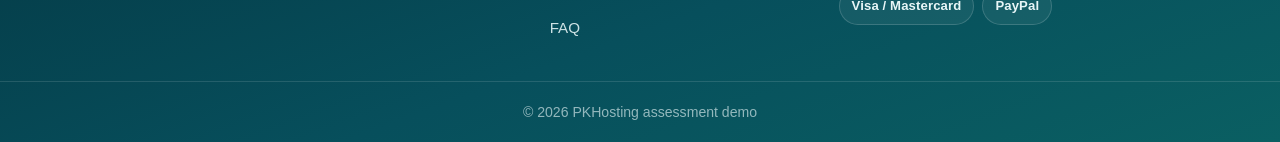
==== commit 333abeba: "Enhanced the sticky navbar with scroll effects, a responsive mobile menu, and a currency selector. O" ====
--- a/index.html
+++ b/index.html
@@ -16,18 +16,34 @@
         <span class="brand-mark" aria-hidden="true"></span>
         <span class="brand-text">PKHosting</span>
       </a>
-      <nav class="header-nav" aria-label="Page">
+
+      <nav class="header-nav" id="site-nav" aria-label="Page">
         <a href="#plans">Plans</a>
         <a href="#compare">Compare</a>
         <a href="#faq">FAQ</a>
       </nav>
-      <div class="currency-wrap">
-        <label class="sr-only" for="currency">Currency</label>
-        <select id="currency" name="currency" aria-label="Currency">
-          <option value="PKR" selected>PKR</option>
-          <option value="USD">USD</option>
-          <option value="GBP">GBP</option>
-        </select>
+
+      <div class="header-actions">
+        <div class="currency-wrap">
+          <label class="sr-only" for="currency">Currency</label>
+          <select id="currency" name="currency" aria-label="Currency">
+            <option value="PKR" selected>PKR</option>
+            <option value="USD">USD</option>
+            <option value="GBP">GBP</option>
+          </select>
+        </div>
+        <button
+          type="button"
+          class="nav-toggle"
+          id="nav-toggle"
+          aria-controls="site-nav"
+          aria-expanded="false"
+          aria-label="Open menu"
+        >
+          <span class="nav-toggle-bar" aria-hidden="true"></span>
+          <span class="nav-toggle-bar" aria-hidden="true"></span>
+          <span class="nav-toggle-bar" aria-hidden="true"></span>
+        </button>
       </div>
     </div>
   </header>
@@ -75,6 +91,7 @@
           </ul>
         </aside>
       </div>
+      <p class="hero-ghost" aria-hidden="true">PKHosting</p>
     </section>
     </div>
 
--- a/css/styles.css
+++ b/css/styles.css
@@ -22,6 +22,24 @@
   --font-soft: Candara, Calibri, "Segoe UI", "Trebuchet MS", sans-serif;
   --font-display: var(--font-soft);
   --font-ui: var(--font-soft);
+  --weight-heading: 500;
+  --weight-emphasis: 600;
+}
+
+h1,
+h2,
+h3,
+.brand-text,
+.hero-brand,
+.section-head h2,
+.plans-head h2,
+.faq-head h2,
+.footer-heading,
+.footer-brand .brand-text,
+.plan-card h3,
+.hero-panel-amount,
+.payments-heading {
+  font-weight: var(--weight-heading);
 }
 
 *,
@@ -111,18 +129,49 @@
   margin-inline: auto;
 }
 
-/* Floating navbar: stays visible while scrolling the whole page */
+/* Floating navbar */
 
 .site-header {
   position: sticky;
   top: 0.85rem;
   z-index: 40;
-  width: min(100% - 1.5rem, 920px);
+  width: min(100% - 1.5rem, 960px);
   margin: 0.85rem auto 0;
   background: rgba(255, 255, 255, 0.96);
   border: 1px solid var(--line);
   border-radius: 999px;
   backdrop-filter: blur(10px);
+  overflow: visible;
+  transition: background 0.28s ease, border-color 0.28s ease;
+}
+
+.site-header.is-past-hero {
+  background: linear-gradient(115deg, #0d8a8a 0%, #2a9a7a 42%, #e07a3a 100%);
+  border-color: transparent;
+}
+
+.site-header.is-past-hero .brand-text,
+.site-header.is-past-hero .header-nav a {
+  color: #fff;
+}
+
+.site-header.is-past-hero .header-nav a:hover {
+  color: #fff4e8;
+}
+
+.site-header.is-past-hero .currency-wrap select {
+  color: #0c2430;
+  background: rgba(255, 255, 255, 0.92);
+  border-color: rgba(255, 255, 255, 0.55);
+}
+
+.site-header.is-past-hero .nav-toggle {
+  border-color: rgba(255, 255, 255, 0.45);
+  background: rgba(255, 255, 255, 0.12);
+}
+
+.site-header.is-past-hero .nav-toggle-bar {
+  background: #fff;
 }
 
 /* Pull hero under the floating nav so the top stays teal */
@@ -137,48 +186,26 @@
 }
 
 .header-inner {
-  display: grid;
-  grid-template-columns: 1fr auto;
+  position: relative;
+  display: flex;
+  flex-wrap: nowrap;
   align-items: center;
-  column-gap: 0.85rem;
-  row-gap: 0.35rem;
-  padding: 0.55rem 0.85rem 0.55rem 1.1rem;
-}
-
-.header-inner .brand {
-  grid-column: 1;
-  grid-row: 1;
-  min-width: 0;
-}
-
-.header-inner .currency-wrap {
-  grid-column: 2;
-  grid-row: 1;
-  justify-self: end;
-}
-
-.header-inner .header-nav {
-  grid-column: 1 / -1;
-  grid-row: 2;
-  margin-left: 0;
-  padding-bottom: 0.2rem;
-}
-
-@media (max-width: 767px) {
-  .site-header {
-    border-radius: 16px;
-  }
+  gap: 0.45rem 0.75rem;
+  padding: 0.5rem 0.7rem 0.5rem 0.95rem;
 }
 
 .brand {
   display: inline-flex;
   align-items: center;
   gap: 0.5rem;
+  flex: 0 1 auto;
+  min-width: 0;
   text-decoration: none;
   color: var(--ink);
 }
 
 .brand-mark {
+  flex: 0 0 auto;
   width: 1rem;
   height: 1rem;
   border-radius: 3px;
@@ -189,47 +216,179 @@
 
 .brand-text {
   font-family: var(--font-display);
-  font-size: 1.35rem;
-  font-weight: 700;
+  font-size: 1.25rem;
   letter-spacing: -0.02em;
   line-height: 1;
+  color: #1d1d1f;
+}
+
+.header-actions {
+  display: flex;
+  align-items: center;
+  gap: 0.5rem;
+  margin-left: auto;
 }
 
 .header-nav {
+  display: none;
+  flex-direction: column;
+  gap: 0.1rem;
+  margin: 0;
+  padding: 0.55rem 0.85rem;
+  background: rgba(255, 255, 255, 0.98);
+  border: 1px solid var(--line);
+  border-radius: 14px;
+  backdrop-filter: blur(10px);
+}
+
+.site-header.is-nav-open .header-nav {
   display: flex;
-  flex-wrap: wrap;
-  gap: 1.1rem;
+  position: absolute;
+  top: calc(100% + 0.45rem);
+  left: 0;
+  right: 0;
+  z-index: 50;
 }
 
 .header-nav a {
+  display: block;
+  padding: 0.65rem 0.15rem;
   color: var(--mute);
   text-decoration: none;
-  font-size: 0.92rem;
+  font-size: 1.02rem;
   font-weight: 600;
+  line-height: 1.2;
 }
 
 .header-nav a:hover {
   color: var(--brand-deep);
+}
+
+.site-header.is-past-hero.is-nav-open .header-nav a {
+  color: var(--mute);
+}
+
+.site-header.is-past-hero.is-nav-open .header-nav a:hover {
+  color: var(--brand-deep);
+}
+
+.nav-toggle {
+  display: inline-flex;
+  flex-direction: column;
+  justify-content: center;
+  align-items: stretch;
+  gap: 5px;
+  width: 2.35rem;
+  height: 2.35rem;
+  padding: 0.5rem;
+  border: 1px solid var(--line-strong);
+  border-radius: 10px;
+  background: rgba(255, 255, 255, 0.85);
+  cursor: pointer;
+}
+
+.nav-toggle-bar {
+  display: block;
+  width: 100%;
+  height: 2px;
+  border-radius: 2px;
+  background: var(--ink);
+  transition: transform 0.2s ease, opacity 0.2s ease;
+}
+
+.site-header.is-nav-open .nav-toggle-bar:nth-child(1) {
+  transform: translateY(7px) rotate(45deg);
+}
+
+.site-header.is-nav-open .nav-toggle-bar:nth-child(2) {
+  opacity: 0;
+}
+
+.site-header.is-nav-open .nav-toggle-bar:nth-child(3) {
+  transform: translateY(-7px) rotate(-45deg);
 }
 
 .currency-wrap {
   display: flex;
   align-items: center;
-  gap: 0.4rem;
-  font-size: 0.85rem;
-  font-weight: 600;
-  color: var(--mute);
 }
 
 .currency-wrap select {
   font: inherit;
+  font-size: 0.9rem;
   font-weight: 600;
   color: var(--ink);
   background: var(--panel);
   border: 1px solid var(--line-strong);
-  border-radius: var(--radius);
-  padding: 0.3rem 0.45rem;
-  min-height: 2rem;
+  border-radius: 10px;
+  padding: 0.35rem 0.5rem;
+  min-height: 2.35rem;
+}
+
+@media (max-width: 767px) {
+  .site-header {
+    border-radius: 16px;
+  }
+
+  .currency-wrap select {
+    min-height: 2.2rem;
+    border-radius: 10px;
+    font-size: 0.85rem;
+    padding: 0.28rem 0.4rem;
+  }
+
+  .nav-toggle {
+    width: 2.2rem;
+    height: 2.2rem;
+  }
+}
+
+@media (min-width: 768px) {
+  .header-inner {
+    gap: 1.5rem;
+    min-height: 3.35rem;
+    padding: 0.4rem 0.75rem 0.4rem 1.25rem;
+  }
+
+  .brand-text {
+    font-size: 1.35rem;
+  }
+
+  .header-nav,
+  .site-header.is-nav-open .header-nav {
+    display: flex;
+    position: static;
+    flex-direction: row;
+    flex-wrap: nowrap;
+    align-items: center;
+    gap: 1.5rem;
+    margin-left: auto;
+    padding: 0;
+    background: transparent;
+    border: 0;
+    border-radius: 0;
+    backdrop-filter: none;
+  }
+
+  .header-nav a {
+    padding: 0;
+    line-height: 1;
+  }
+
+  .header-actions {
+    margin-left: 0;
+    gap: 0.65rem;
+  }
+
+  .nav-toggle {
+    display: none;
+  }
+
+  .currency-wrap select {
+    min-height: 2.2rem;
+    border-radius: 999px;
+    padding: 0.3rem 0.7rem;
+  }
 }
 
 /* Hero: full-bleed colorful composition */
@@ -240,12 +399,35 @@
   overflow: hidden;
   min-height: min(78vh, 580px);
   display: flex;
-  align-items: center;
+  flex-direction: column;
+  justify-content: center;
   margin-top: 0;
-  padding: 2.75rem 0 3.75rem;
+  padding: 2.75rem 0 0;
   color: #e8f6f7;
   background: transparent;
   border-bottom: 0;
+}
+
+/* Soft brand watermark stuck to the bottom of the hero */
+.hero-ghost {
+  position: absolute;
+  left: 0;
+  right: 0;
+  bottom: -0.12em;
+  z-index: 0;
+  margin: 0;
+  padding: 0 0.15em;
+  font-family: Georgia, "Times New Roman", Times, serif;
+  font-size: clamp(4.25rem, 16vw, 9.5rem);
+  font-weight: 400;
+  font-style: italic;
+  letter-spacing: -0.03em;
+  line-height: 0.85;
+  text-align: center;
+  white-space: nowrap;
+  color: rgba(255, 255, 255, 0.14);
+  pointer-events: none;
+  user-select: none;
 }
 
 .hero-glow {
@@ -280,6 +462,8 @@
   gap: 2.5rem;
   align-items: center;
   width: min(100% - 2.5rem, var(--wrap));
+  margin-inline: auto;
+  padding-bottom: 4.5rem;
 }
 
 .hero-copy {
@@ -290,8 +474,7 @@
   margin: 0 0 0.85rem;
   font-family: var(--font-display);
   font-size: clamp(2.6rem, 6vw, 3.6rem);
-  font-weight: 700;
-  letter-spacing: -0.03em;
+  letter-spacing: -0.02em;
   line-height: 1;
   color: #fff;
   animation: rise-in 0.7s ease both;
@@ -302,8 +485,7 @@
   font-family: var(--font-display);
   font-size: clamp(1.75rem, 3.8vw, 2.5rem);
   line-height: 1.15;
-  letter-spacing: -0.025em;
-  font-weight: 700;
+  letter-spacing: -0.02em;
   color: #d7f3f1;
   animation: rise-in 0.7s ease 0.08s both;
 }
@@ -360,9 +542,8 @@
   display: block;
   font-family: var(--font-display);
   font-size: 2rem;
-  font-weight: 700;
   line-height: 1.1;
-  letter-spacing: -0.03em;
+  letter-spacing: -0.02em;
   color: #fff;
 }
 
@@ -428,7 +609,7 @@
   border: 1px solid transparent;
   font: inherit;
   font-size: 0.95rem;
-  font-weight: 700;
+  font-weight: var(--weight-emphasis);
   text-decoration: none;
   cursor: pointer;
   transition: transform 0.15s ease, background 0.15s ease, border-color 0.15s ease;
@@ -499,8 +680,8 @@
   margin: 0;
   font-family: var(--font-display);
   font-size: clamp(1.55rem, 3vw, 1.95rem);
-  letter-spacing: -0.025em;
-  color: var(--ink);
+  letter-spacing: -0.02em;
+  color: #1d1d1f;
 }
 
 .controls {
@@ -571,9 +752,11 @@
 }
 
 .plans-head h2 {
+  font-family: var(--font-soft);
   font-size: clamp(2rem, 4vw, 2.75rem);
-  font-weight: 700;
-  letter-spacing: -0.03em;
+  letter-spacing: -0.02em;
+  color: #1d1d1f;
+  line-height: 1.2;
 }
 
 .compare .plans-head {
@@ -638,9 +821,8 @@
   margin: 0;
   font-family: var(--font-display);
   font-size: 1.55rem;
-  font-weight: 700;
-  letter-spacing: -0.03em;
-  color: var(--ink);
+  letter-spacing: -0.02em;
+  color: #1d1d1f;
 }
 
 .plan-card.is-popular h3 {
@@ -672,10 +854,10 @@
 .price {
   font-family: var(--font-display);
   font-size: clamp(2rem, 3.5vw, 2.45rem);
-  font-weight: 700;
-  letter-spacing: -0.04em;
+  font-weight: var(--weight-emphasis);
+  letter-spacing: -0.03em;
   line-height: 1;
-  color: var(--ink);
+  color: #1d1d1f;
 }
 
 .plan-card.is-popular .price {
@@ -797,14 +979,15 @@
 
 .spec-table {
   width: 100%;
-  min-width: 640px;
-  border-collapse: collapse;
-  font-size: 0.92rem;
+  min-width: 720px;
+  border-collapse: separate;
+  border-spacing: 0;
+  font-size: 1.05rem;
 }
 
 .spec-table th,
 .spec-table td {
-  padding: 0.85rem 1rem;
+  padding: 0.95rem 1.05rem;
   text-align: left;
   border-bottom: 1px solid var(--line);
   vertical-align: top;
@@ -812,22 +995,45 @@
 
 .spec-table thead th {
   background: var(--brand-soft);
-  font-weight: 700;
-  color: var(--ink);
+  font-weight: var(--weight-emphasis);
+  color: #1d1d1f;
   position: sticky;
   top: 0;
-  font-size: 0.88rem;
-}
-
+  z-index: 2;
+  font-size: 1rem;
+}
+
+/* Freeze Specification column while swiping plans */
+.spec-table thead th:first-child,
 .spec-table tbody th {
+  position: sticky;
+  left: 0;
+  min-width: 9.5rem;
+  max-width: 11rem;
+  border-right: 1px solid var(--line);
+}
+
+.spec-table thead th:first-child {
+  z-index: 4;
+  background: var(--brand-soft);
+}
+
+.spec-table tbody th {
+  z-index: 3;
   font-weight: 600;
   color: var(--mute);
   background: #fff;
-  position: sticky;
-  left: 0;
-  z-index: 1;
-  min-width: 9.5rem;
-  border-right: 1px solid var(--line);
+  font-size: 1.02rem;
+}
+
+.spec-table tbody tr:nth-child(even) th {
+  background: #f7fbfb;
+}
+
+.spec-table tbody td {
+  font-size: 1.08rem;
+  color: var(--ink-soft);
+  background: #fff;
 }
 
 .spec-table tbody tr:last-child th,
@@ -857,13 +1063,12 @@
 }
 
 .faq-head h2 {
-  margin: 0 0 0.75rem;
+  margin: 0;
   font-family: var(--font-soft);
-  font-size: clamp(1.85rem, 3.5vw, 2.35rem);
-  font-weight: 600;
-  letter-spacing: -0.025em;
+  font-size: clamp(2rem, 4vw, 2.75rem);
+  letter-spacing: -0.02em;
   line-height: 1.2;
-  color: #1f2937;
+  color: #1d1d1f;
 }
 
 .faq-list {
@@ -899,10 +1104,10 @@
   justify-content: space-between;
   gap: 2rem;
   font-family: var(--font-soft);
-  font-weight: 500;
+  font-weight: var(--weight-heading);
   padding: 1.7rem 0;
   list-style: none;
-  color: #2d2d2d;
+  color: #1d1d1f;
   font-size: 1.125rem;
   line-height: 1.45;
   letter-spacing: -0.01em;
@@ -925,12 +1130,12 @@
 .faq-list summary::after {
   content: "+";
   flex: 0 0 auto;
-  width: 1.25rem;
+  width: 1.75rem;
   display: inline-block;
   border: 0;
   border-radius: 0;
   color: #2d2d2d;
-  font-size: 1.35rem;
+  font-size: 1.85rem;
   font-weight: 300;
   line-height: 1;
   background: transparent;
@@ -987,6 +1192,7 @@
   color: #fff;
   margin: 0 0 0.55rem;
   font-size: 1.45rem;
+  letter-spacing: -0.02em;
 }
 
 .footer-brand p:last-child {
@@ -1002,7 +1208,6 @@
   font-family: var(--font-soft);
   font-size: 0.95rem;
   color: #fff;
-  font-weight: 600;
   letter-spacing: 0.02em;
 }
 
@@ -1061,7 +1266,7 @@
 
 @media (min-width: 768px) {
   .site-header {
-    width: min(100% - 2rem, 960px);
+    width: min(100% - 2rem, 980px);
     top: 1rem;
     margin-top: 1rem;
   }
@@ -1071,30 +1276,17 @@
     padding-top: 5.25rem;
   }
 
-  .header-inner {
-    display: flex;
-    flex-wrap: nowrap;
-    align-items: center;
-    gap: 0.85rem 1.25rem;
-    padding: 0.55rem 0.75rem 0.55rem 1.25rem;
-  }
-
-  .header-inner .brand,
-  .header-inner .currency-wrap,
-  .header-inner .header-nav {
-    grid-column: auto;
-    grid-row: auto;
-    padding-bottom: 0;
-  }
-
-  .header-inner .header-nav {
-    margin-left: auto;
-    justify-content: flex-end;
-  }
-
   .hero {
     min-height: min(78vh, 580px);
-    padding: 3.25rem 0 4.5rem;
+    padding: 3.25rem 0 0;
+  }
+
+  .hero-layout {
+    padding-bottom: 5.5rem;
+  }
+
+  .hero-ghost {
+    font-size: clamp(5.5rem, 14vw, 10rem);
   }
 
   .hero-layout {
@@ -1128,9 +1320,12 @@
 }
 
 .plans,
-.compare,
 .faq,
 .hero,
 .site-footer {
   overflow-x: clip;
 }
+
+.compare {
+  overflow-x: visible;
+}
